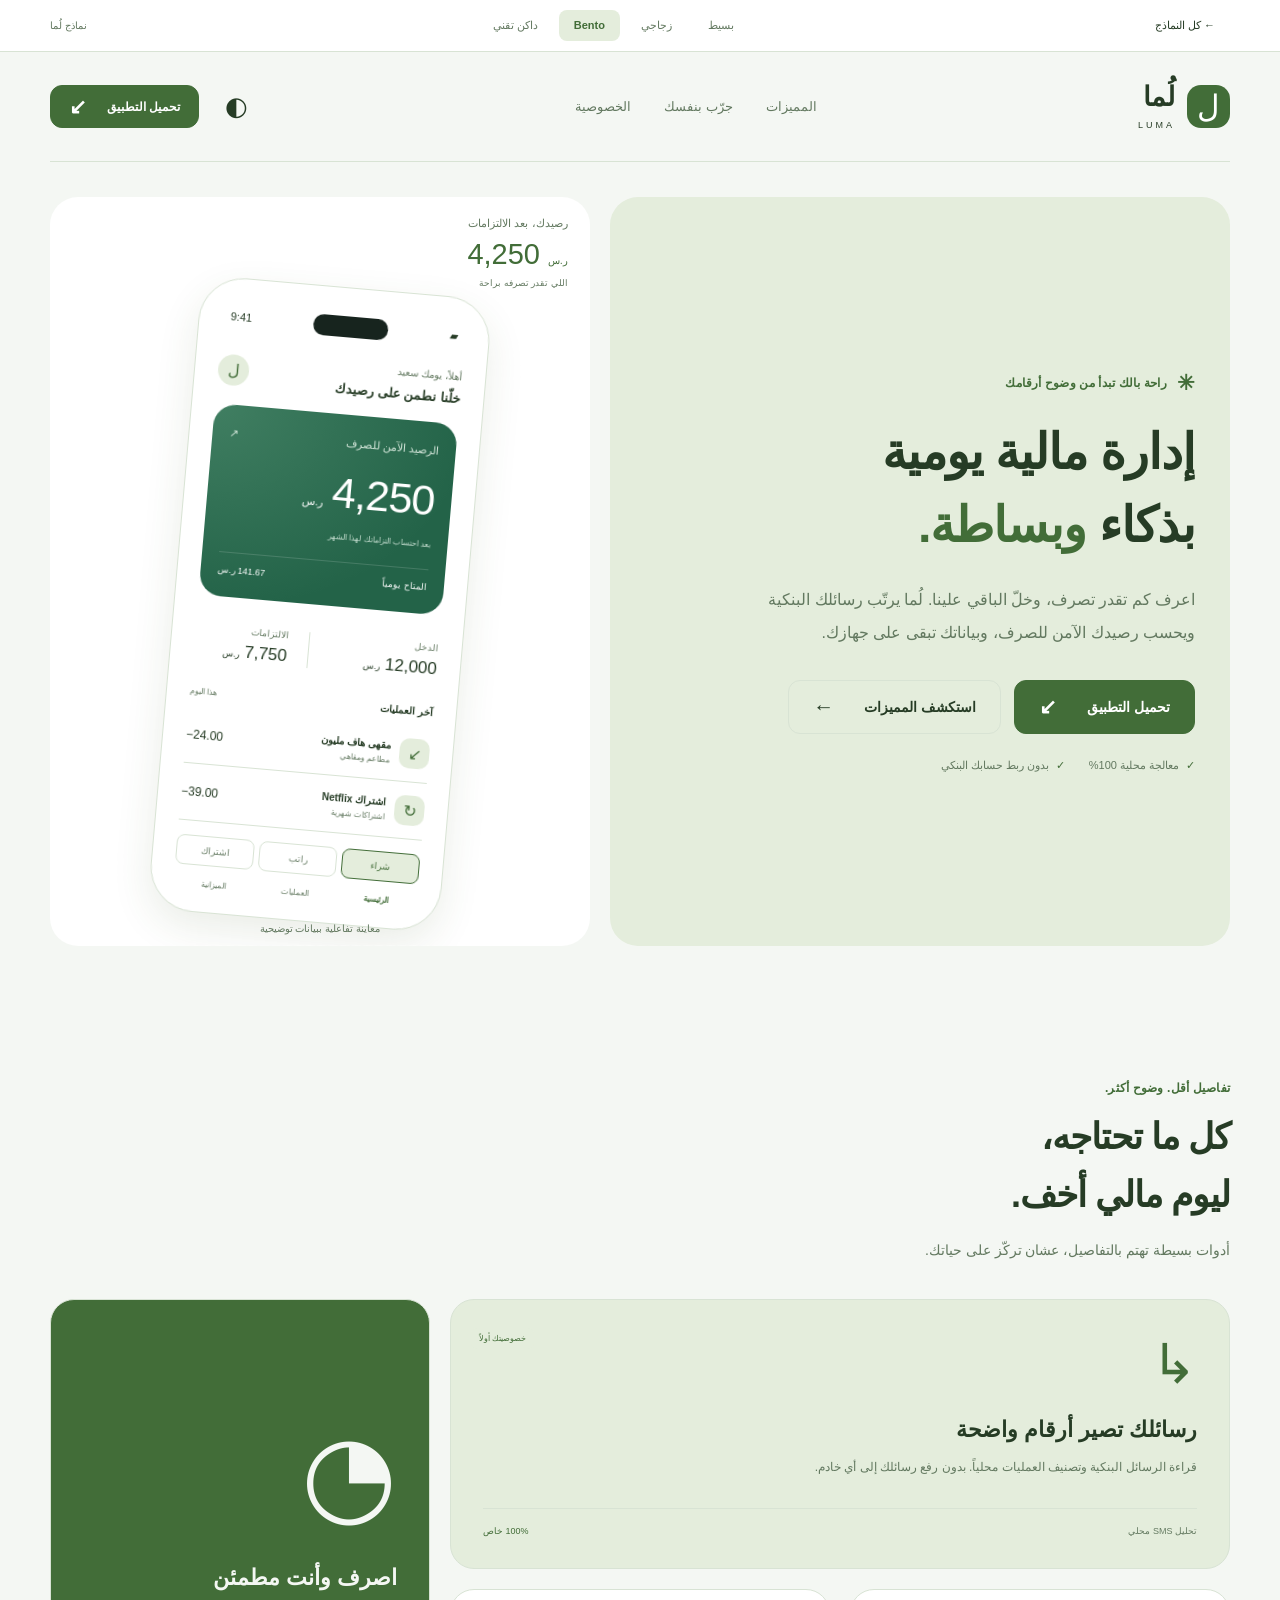
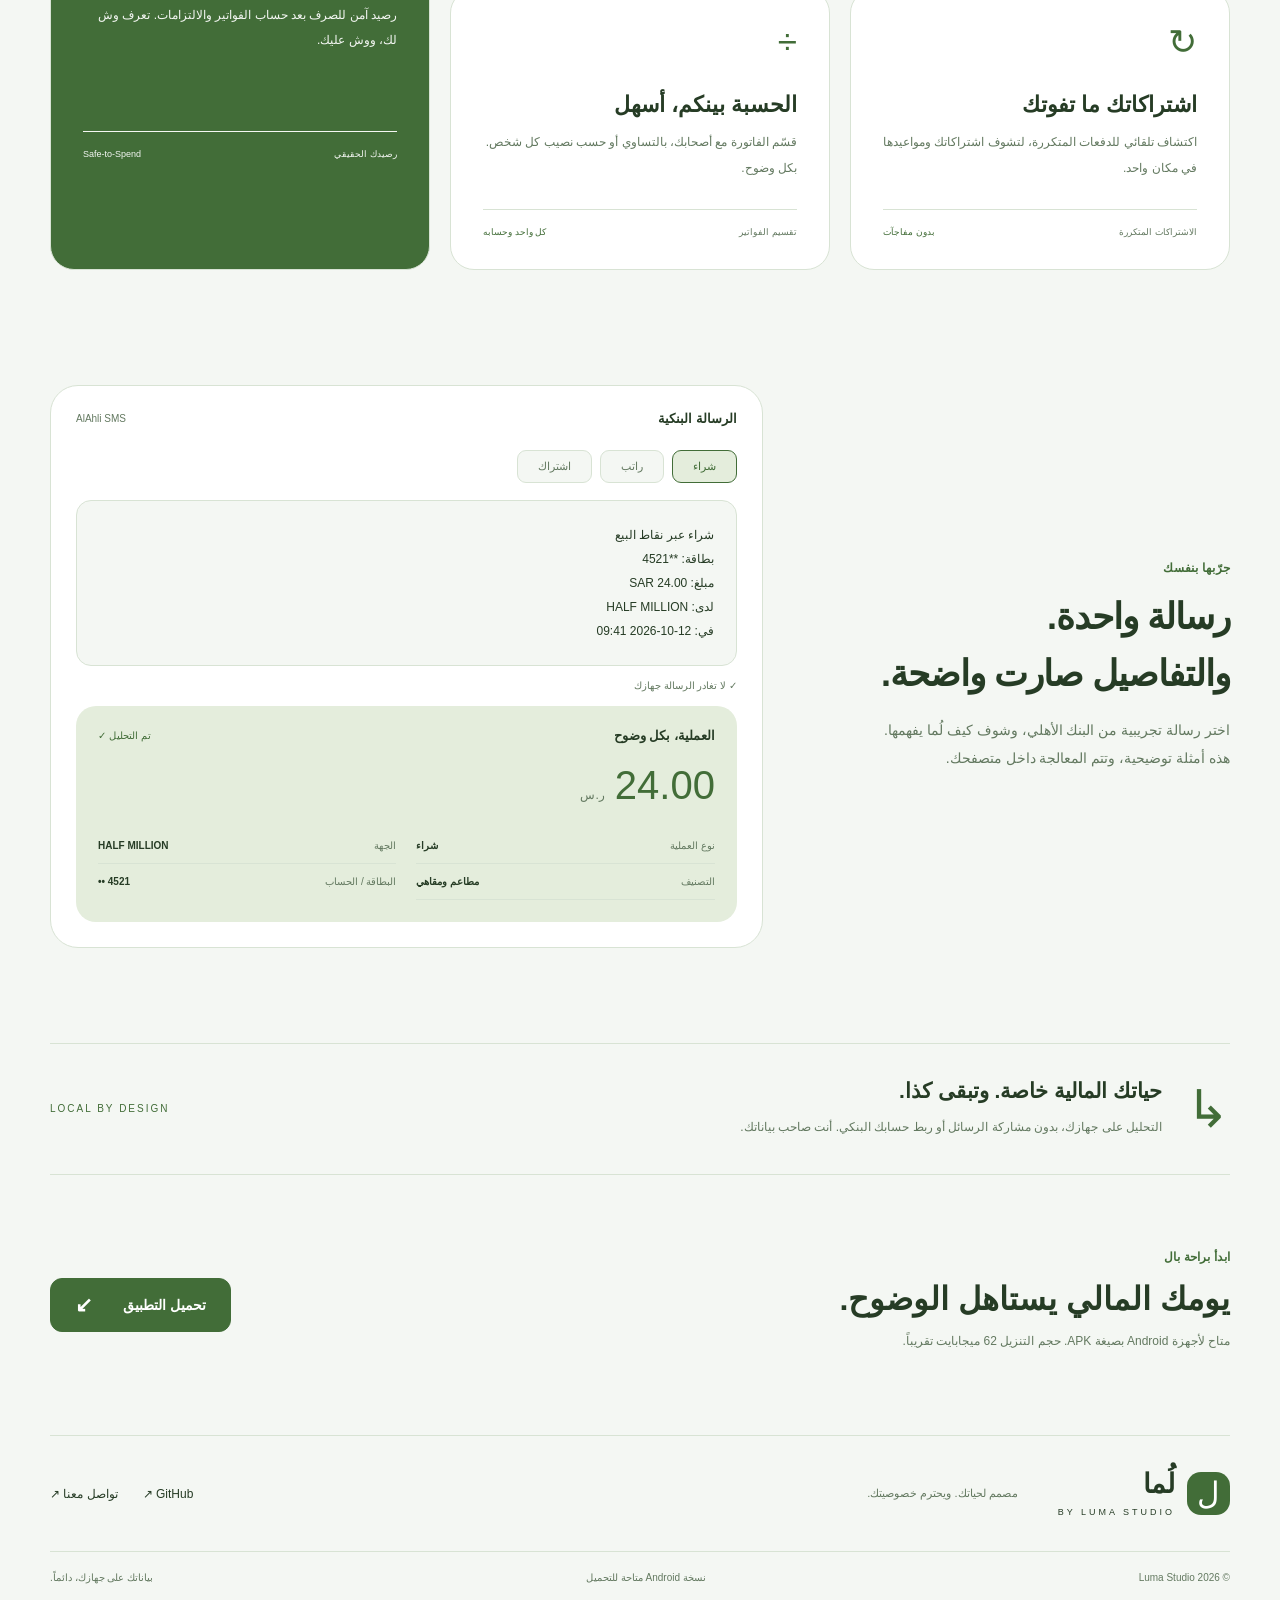
==== bento.html @ 8b692ea0 "Add static landing page and APK download for Vercel" ====
<!doctype html>
<html lang="ar" dir="rtl" data-design="bento">
<head><meta charset="UTF-8"><meta name="viewport" content="width=device-width, initial-scale=1"><meta name="theme-color" content="#f7f9f8"><meta name="description" content="لُما، إدارة مالية يومية بذكاء وبساطة. اكتشف الرصيد الآمن للصرف وحوّل رسائلك البنكية إلى صورة واضحة لمصاريفك، على جهازك."><title>لُما | النموذج Bento</title><script src="design-init.js"></script><link rel="stylesheet" href="styles.css"><link rel="stylesheet" href="designs.css"><script src="app.js" defer></script></head>
<body><aside class="design-switcher" aria-label="اختيار نموذج التصميم"><a class="all-models" href="models.html">← كل النماذج</a><div><a data-design-link="minimal" href="minimal.html">بسيط</a><a data-design-link="glass" href="glass.html">زجاجي</a><a data-design-link="bento" href="bento.html">Bento</a><a data-design-link="tech" href="tech.html">داكن تقني</a></div><span class="design-label">نماذج لُما</span></aside>
<a class="skip" href="#main">انتقل للمحتوى</a>
<header class="nav wrap"><a class="brand" href="#" aria-label="لُما، الرئيسية"><span class="brandmark">ل</span><strong>لُما<span>LUMA</span></strong></a><nav aria-label="التنقل الرئيسي"><a href="#features">المميزات</a><a href="#simulator">جرّب بنفسك</a><a href="#privacy">الخصوصية</a></nav><div class="nav-actions"><button id="theme" class="theme" aria-label="تغيير مظهر الصفحة">◐</button><a class="button small" href="QPay.apk" download="QPay.apk">تحميل التطبيق <span aria-hidden="true">↙</span></a></div></header>
<main id="main">
<section class="hero wrap"><div class="hero-copy"><div class="eyebrow"><span class="tiny-mark">✳</span> راحة بالك تبدأ من وضوح أرقامك</div><h1>إدارة مالية يومية<br>بذكاء <span>وبساطة.</span></h1><p>اعرف كم تقدر تصرف، وخلّ الباقي علينا. لُما يرتّب رسائلك البنكية ويحسب رصيدك الآمن للصرف، وبياناتك تبقى على جهازك.</p><div class="hero-actions"><a class="button" href="QPay.apk" download="QPay.apk">تحميل التطبيق <span aria-hidden="true">↙</span></a><a class="button secondary" href="#features">استكشف المميزات <span aria-hidden="true">←</span></a></div><div class="trust"><span>معالجة محلية 100%</span><span>بدون ربط حسابك البنكي</span></div></div>
<div class="preview-stage"><div class="bento-summary"><span>رصيدك، بعد الالتزامات</span><strong dir="ltr">4,250 <small>ر.س</small></strong><p>اللي تقدر تصرفه براحة</p></div><div class="orbit orbit-one"></div><div class="orbit orbit-two"></div><div class="floating-note"><span class="note-symbol">✓</span><div>كل شيء تحت السيطرة<small>مساحة أكبر لراحة بالك</small></div></div><div class="phone" aria-label="معاينة تفاعلية ببيانات توضيحية"><div class="phone-top" dir="ltr"><span>9:41</span><div class="island"></div><span>▰</span></div><div class="app-head"><div><small>أهلاً، يومك سعيد</small><strong>خلّنا نطمن على رصيدك</strong></div><span class="avatar">ل</span></div><div class="balance"><div class="balance-label">الرصيد الآمن للصرف <span>↗</span></div><div class="amount"><b id="preview-balance">4,250</b><span>ر.س</span></div><small>بعد احتساب التزاماتك لهذا الشهر</small><div class="balance-rule"></div><div class="balance-bottom"><span>المتاح يومياً</span><strong>141.67 ر.س</strong></div></div><div class="app-totals"><div><small>الدخل</small><strong>12,000 <em>ر.س</em></strong></div><div><small>الالتزامات</small><strong>7,750 <em>ر.س</em></strong></div></div><div class="transactions-title"><strong>آخر العمليات</strong><span>هذا اليوم</span></div><div class="transaction"><span class="transaction-icon">↙</span><div><strong id="preview-merchant">مقهى هاف مليون</strong><small id="preview-category">مطاعم ومقاهي</small></div><b id="preview-amount" dir="ltr">−24.00</b></div><div class="transaction"><span class="transaction-icon">↻</span><div><strong>اشتراك Netflix</strong><small>اشتراكات شهرية</small></div><b dir="ltr">−39.00</b></div><div class="preview-controls" role="group" aria-label="جرّب عملية في المعاينة"><button data-preview-sample="purchase">شراء</button><button data-preview-sample="salary">راتب</button><button data-preview-sample="subscription">اشتراك</button></div><div class="app-bottom"><span class="current">الرئيسية</span><span>العمليات</span><span>الميزانية</span></div></div><div class="privacy-note"><span>↳</span><div>بياناتك لك وحدك<small>على جهازك. دائماً.</small></div></div><span class="preview-caption">معاينة تفاعلية ببيانات توضيحية</span></div></section>
<section class="features wrap" id="features"><div class="section-head"><div class="eyebrow">تفاصيل أقل. وضوح أكثر.</div><h2>كل ما تحتاجه،<br>ليوم مالي أخف.</h2><p>أدوات بسيطة تهتم بالتفاصيل، عشان تركّز على حياتك.</p></div><div class="feature-grid"><article class="feature-card"><span class="feature-symbol">↳</span><span class="feature-tag">خصوصيتك أولاً</span><h3>رسائلك تصير أرقام واضحة</h3><p>قراءة الرسائل البنكية وتصنيف العمليات محلياً. بدون رفع رسائلك إلى أي خادم.</p><div class="card-bottom">تحليل SMS محلي <span>100% خاص</span></div></article><article class="feature-card"><span class="feature-symbol">◔</span><h3>اصرف وأنت مطمئن</h3><p>رصيد آمن للصرف بعد حساب الفواتير والالتزامات. تعرف وش لك، ووش عليك.</p><div class="card-bottom" dir="ltr">Safe-to-Spend <span>رصيدك الحقيقي</span></div></article><article class="feature-card"><span class="feature-symbol">↻</span><h3>اشتراكاتك ما تفوتك</h3><p>اكتشاف تلقائي للدفعات المتكررة، لتشوف اشتراكاتك ومواعيدها في مكان واحد.</p><div class="card-bottom">الاشتراكات المتكررة <span>بدون مفاجآت</span></div></article><article class="feature-card"><span class="feature-symbol">÷</span><h3>الحسبة بينكم، أسهل</h3><p>قسّم الفاتورة مع أصحابك، بالتساوي أو حسب نصيب كل شخص. بكل وضوح.</p><div class="card-bottom">تقسيم الفواتير <span>كل واحد وحسابه</span></div></article></div></section>
<section id="simulator" class="sim-section wrap"><div class="section-head"><div class="eyebrow">جرّبها بنفسك</div><h2>رسالة واحدة.<br>والتفاصيل صارت واضحة.</h2><p>اختر رسالة تجريبية من البنك الأهلي، وشوف كيف لُما يفهمها.<br>هذه أمثلة توضيحية، وتتم المعالجة داخل متصفحك.</p></div><div class="simulator"><div class="sms-panel"><div class="panel-heading"><strong>الرسالة البنكية</strong><span dir="ltr">AlAhli SMS</span></div><div class="sample-tabs" role="group" aria-label="نوع الرسالة"><button data-sample="purchase" aria-pressed="true" class="selected">شراء</button><button data-sample="salary" aria-pressed="false">راتب</button><button data-sample="subscription" aria-pressed="false">اشتراك</button></div><blockquote id="sms-text"></blockquote><div class="local-status">✓ لا تغادر الرسالة جهازك</div></div><div class="parse-connector" aria-hidden="true">←</div><div class="result-panel" aria-live="polite" aria-atomic="true"><div class="panel-heading"><strong>العملية، بكل وضوح</strong><span class="success">تم التحليل ✓</span></div><div class="result-amount"><b id="result-amount"></b><span>ر.س</span></div><dl><div><dt>نوع العملية</dt><dd id="result-type"></dd></div><div><dt>الجهة</dt><dd id="result-merchant"></dd></div><div><dt>التصنيف</dt><dd id="result-category"></dd></div><div><dt>البطاقة / الحساب</dt><dd id="result-card" dir="ltr"></dd></div></dl></div></div></section>
<section id="privacy" class="privacy wrap"><span class="privacy-emblem">↳</span><div><h2>حياتك المالية خاصة. وتبقى كذا.</h2><p>التحليل على جهازك، بدون مشاركة الرسائل أو ربط حسابك البنكي. أنت صاحب بياناتك.</p></div><span class="privacy-label">LOCAL BY DESIGN</span></section>
<section id="download" class="download wrap"><div><div class="eyebrow">ابدأ براحة بال</div><h2>يومك المالي يستاهل الوضوح.</h2><p>متاح لأجهزة Android بصيغة APK. حجم التنزيل 62 ميجابايت تقريباً.</p></div><a class="button" id="download-button" href="QPay.apk" download="QPay.apk">تحميل التطبيق <span aria-hidden="true">↙</span></a><p id="download-status" class="download-status" role="status"></p></section>
</main><footer class="wrap"><div class="footer-top"><a class="brand" href="#"><span class="brandmark">ل</span><strong>لُما<span>BY LUMA STUDIO</span></strong></a><p>مصمم لحياتك. ويحترم خصوصيتك.</p><div class="footer-links"><button id="github-info">GitHub ↗</button><button id="contact-info">تواصل معنا ↗</button></div></div><div class="footer-bottom"><span>© 2026 Luma Studio</span><span>نسخة Android متاحة للتحميل</span><span>بياناتك على جهازك، دائماً.</span></div><p id="footer-status" role="status"></p></footer>
</body></html>
---- styles.css ----
/* Native web approximation of Liquid Glass. Radius: cards 24px, buttons 12px, phone 44px. */
:root{--bg:#f7f9f8;--surface:#fff;--text:#172e27;--muted:#6b7973;--line:#e1e8e4;--accent:#26795b;--soft:#eaf2ed;--glass:#ffffffd9;color-scheme:light;font-family:Tahoma,"Segoe UI",Arial,sans-serif}*{box-sizing:border-box}html{scroll-behavior:smooth;scroll-padding-top:40px}body{margin:0;background:var(--bg);color:var(--text)}button,a{-webkit-tap-highlight-color:transparent}a{color:inherit;text-decoration:none}button{font:inherit;cursor:pointer}button:focus-visible,a:focus-visible{outline:3px solid var(--accent);outline-offset:5px}.wrap{width:min(1180px,calc(100% - 80px));margin-inline:auto}.nav{height:110px;display:flex;align-items:center;justify-content:space-between;border-bottom:1px solid var(--line);gap:25px}.brand{display:flex;align-items:center;gap:12px}.brandmark{width:43px;height:43px;background:var(--accent);color:white;display:grid;place-items:center;border-radius:14px;font-size:31px}.brand strong{font-size:27px;line-height:1.1}.brand strong span{display:block;font:9px Arial,sans-serif;letter-spacing:3px;margin-top:8px}.nav nav{display:flex;gap:33px;font-size:13px;color:var(--muted)}.nav nav a:hover{color:var(--accent)}.nav-actions{display:flex;align-items:center;gap:20px}.theme{border:0;background:transparent;color:var(--text);font-size:26px}.button{background:var(--accent);color:#fff;border:1px solid var(--accent);border-radius:12px;display:inline-flex;align-items:center;justify-content:center;gap:30px;min-height:54px;padding:0 24px;font-size:14px;font-weight:600;transition:transform .2s,opacity .2s}.button:hover{transform:translateY(-3px);opacity:.9}.button:active{transform:translateY(0)}.button span{font-size:21px}.button.small{min-height:43px;padding:0 18px;font-size:12px;gap:20px}.secondary{background:transparent;color:var(--text);border-color:var(--line)}.hero{display:grid;grid-template-columns:1.08fr 1fr;align-items:center;gap:75px;min-height:690px;padding-block:60px 80px}.eyebrow{font-size:12px;color:var(--accent);font-weight:bold;letter-spacing:.2px;display:flex;align-items:center;gap:10px}.tiny-mark{font-size:21px}h1{font-size:clamp(38px,4.1vw,58px);line-height:1.5;letter-spacing:-2px;margin:21px 0}h1 span{color:var(--accent)}.hero-copy>p{font-size:16px;line-height:2.1;color:var(--muted);max-width:460px;margin:0 0 30px}.hero-actions{display:flex;gap:13px}.trust{display:flex;gap:24px;margin-top:25px;font-size:11px;color:var(--muted)}.trust span:before{content:'✓';color:var(--accent);margin-left:7px}.preview-stage{position:relative;min-height:550px;display:grid;place-items:center;isolation:isolate}.orbit{position:absolute;z-index:-1;border:1px solid var(--line);border-radius:50%;width:490px;height:490px}.orbit-two{width:380px;height:380px;background:radial-gradient(ellipse,#d4e7db99,transparent 70%)}.phone{width:290px;padding:20px 18px 12px;border-radius:44px;background:var(--glass);border:5px solid var(--surface);outline:1px solid var(--line);box-shadow:0 28px 70px #254a3420,inset 0 1px 0 white;transform:rotate(-5deg);backdrop-filter:blur(20px)}.phone-top{display:flex;justify-content:space-between;align-items:center;font-size:11px;height:26px;padding:0 8px}.island{width:75px;height:21px;border-radius:30px;background:#17241e}.app-head{display:flex;justify-content:space-between;align-items:center;padding:22px 0 17px}.app-head small{display:block;color:var(--muted);font-size:10px;margin-bottom:7px}.app-head strong{font-size:13px}.avatar{border-radius:50%;width:31px;height:31px;display:grid;place-items:center;background:var(--soft);color:var(--accent)}.balance{background:#236348;color:#fff;border-radius:22px;padding:22px 17px;background-image:radial-gradient(at 0% 0%,#7bb69555,transparent 75%)}.balance-label{display:flex;justify-content:space-between;font-size:11px;color:#d5e7db}.amount{display:flex;align-items:baseline;gap:8px;margin:19px 0 8px}.amount b{font:43px Arial,sans-serif;letter-spacing:-1px}.amount span{font-size:11px}.balance>small{font-size:8px;color:#c7dfd1}.balance-rule{height:1px;background:#ffffff26;margin:18px 0 12px}.balance-bottom{display:flex;justify-content:space-between;font-size:9px}.balance-bottom strong{font-weight:normal}.app-totals{display:grid;grid-template-columns:1fr 1fr;margin:18px 0;padding:10px 0;gap:15px}.app-totals>div+div{border-right:1px solid var(--line);padding-right:20px}.app-totals small{font-size:9px;display:block;color:var(--muted);margin-bottom:6px}.app-totals strong{font:17px Arial}.app-totals em{font:9px Tahoma}.transactions-title{display:flex;justify-content:space-between;font-size:10px;margin-bottom:9px}.transactions-title span{color:var(--muted);font-size:8px}.transaction{display:flex;align-items:center;gap:9px;padding:13px 0;border-bottom:1px solid var(--line)}.transaction-icon{width:30px;height:30px;background:var(--soft);border-radius:10px;display:grid;place-items:center;color:var(--accent)}.transaction div{flex:1}.transaction strong{display:block;font-size:10px}.transaction small{display:block;font-size:8px;color:var(--muted);margin-top:5px}.transaction b{font:12px Arial}.app-bottom{display:flex;justify-content:space-around;padding:20px 0 6px;color:var(--muted);font-size:8px}.app-bottom .current{color:var(--accent);font-weight:bold}.floating-note,.privacy-note{position:absolute;background:var(--glass);border:1px solid var(--surface);border-radius:17px;box-shadow:0 10px 40px #274c3512;backdrop-filter:blur(16px);display:flex;align-items:center;gap:12px;padding:17px;font-size:12px}.floating-note{top:72px;right:-22px;transform:rotate(3deg)}.note-symbol{background:var(--soft);border-radius:50%;padding:8px;color:var(--accent)}.floating-note small,.privacy-note small{display:block;color:var(--muted);font-size:10px;margin-top:6px}.privacy-note{bottom:85px;left:-10px;transform:rotate(3deg)}.privacy-note>span{font-size:28px;color:var(--accent)}.preview-caption{position:absolute;bottom:-8px;color:var(--muted);font-size:10px}.features{padding-block:40px 90px}.section-head h2{font-size:36px;line-height:1.6;letter-spacing:-1px;margin:13px 0}.section-head>p{font-size:14px;line-height:2;color:var(--muted);margin:0}.feature-grid{display:grid;grid-template-columns:repeat(4,1fr);gap:16px;margin-top:35px}.feature-card{position:relative;background:var(--surface);border:1px solid var(--line);border-radius:24px;padding:25px 22px;display:flex;flex-direction:column;align-items:flex-start;transition:transform .25s}.feature-card:hover{transform:translateY(-5px)}.feature-symbol{font:35px Arial;color:var(--accent);height:55px}.feature-tag{position:absolute;top:28px;left:20px;font-size:8px;color:var(--accent);background:var(--soft);padding:6px 8px;border-radius:6px}.feature-card h3{font-size:16px;margin:15px 0 12px}.feature-card p{font-size:12px;line-height:2.1;color:var(--muted);margin:0 0 28px}.card-bottom{margin-top:auto;display:flex;justify-content:space-between;width:100%;gap:5px;font-size:9px;padding-top:17px;border-top:1px solid var(--line);color:var(--muted)}.card-bottom span{color:var(--accent)}.sim-section{padding-block:25px 95px}.simulator{margin-top:35px;background:var(--surface);border:1px solid var(--line);border-radius:28px;padding:35px;display:grid;grid-template-columns:1fr 65px 1fr;align-items:center}.panel-heading{display:flex;justify-content:space-between;align-items:center;gap:15px;font-size:13px}.panel-heading>span{font-size:10px;color:var(--muted)}.sample-tabs{display:flex;gap:8px;margin:24px 0 17px}.sample-tabs button{background:var(--bg);border:1px solid var(--line);color:var(--muted);border-radius:9px;padding:9px 20px;font-size:11px}.sample-tabs button.selected{background:var(--soft);border-color:var(--accent);color:var(--accent)}blockquote{background:var(--bg);border:1px solid var(--line);border-radius:15px;margin:0;padding:22px;white-space:pre-line;line-height:2;font-size:12px;min-height:190px;overflow-wrap:anywhere}.local-status{font-size:10px;color:var(--muted);margin-top:14px}.parse-connector{text-align:center;font-size:27px;color:var(--accent)}.result-panel{background:var(--soft);border-radius:20px;padding:25px}.panel-heading>.success{color:var(--accent)}.result-amount{display:flex;align-items:baseline;gap:10px;margin:30px 0}.result-amount b{font:40px Arial;color:var(--accent)}.result-amount span{font-size:12px;color:var(--muted)}dl{margin:0}dl>div{display:flex;justify-content:space-between;padding:12px 0;font-size:12px;border-bottom:1px solid var(--line)}dl>div:last-child{border:0}dt{color:var(--muted)}dd{margin:0;font-weight:bold}.privacy{display:flex;align-items:center;gap:24px;border-block:1px solid var(--line);padding-block:35px}.privacy-emblem{font:52px Arial;color:var(--accent)}.privacy h2{font-size:21px;margin:0 0 12px}.privacy p{font-size:12px;line-height:2;color:var(--muted);margin:0}.privacy-label{margin-right:auto;font:10px Arial;letter-spacing:2px;color:var(--accent)}.download{position:relative;display:flex;align-items:center;justify-content:space-between;padding-block:75px;gap:30px}.download h2{font-size:32px;margin:16px 0}.download p{font-size:12px;color:var(--muted)}.download-status{position:absolute;bottom:18px;left:0}.footer-top{border-top:1px solid var(--line);padding:34px 0;display:flex;align-items:center;gap:40px}.footer-top>p{font-size:11px;color:var(--muted)}.footer-links{display:flex;gap:25px;margin-right:auto}.footer-links button{border:0;padding:0;background:transparent;color:var(--text);font-size:12px}.footer-bottom{border-top:1px solid var(--line);display:flex;justify-content:space-between;padding:20px 0 30px;font-size:10px;color:var(--muted)}#footer-status{font-size:12px;color:var(--accent)}.skip{position:absolute;top:-80px;right:20px;background:var(--surface);padding:12px;z-index:3}.skip:focus{top:15px}
:root[data-theme=dark]{--bg:#121d18;--surface:#1c2922;--text:#edf4ef;--muted:#adbbb2;--line:#34443a;--accent:#75bd97;--soft:#263c2f;--glass:#1c2922eb;color-scheme:dark}:root[data-theme=dark] .button:not(.secondary){color:#13251b}:root[data-theme=dark] .brandmark{color:#13251b}
@media(prefers-color-scheme:dark){:root:not([data-theme=light]){--bg:#121d18;--surface:#1c2922;--text:#edf4ef;--muted:#adbbb2;--line:#34443a;--accent:#75bd97;--soft:#263c2f;--glass:#1c2922eb;color-scheme:dark}}
@media(prefers-reduced-motion:no-preference){.hero-copy{animation:enter .7s ease-out}.preview-stage{animation:enter 1s ease-out}.result-panel.updated{animation:enter .3s ease-out}@keyframes enter{from{opacity:0;transform:translateY(15px)}to{opacity:1;transform:translateY(0)}}}
@media(prefers-reduced-motion:reduce){html{scroll-behavior:auto}*{transition:none!important;animation:none!important}}
@media(prefers-reduced-transparency:reduce){.phone,.floating-note,.privacy-note{background:var(--surface);backdrop-filter:none}}
@media(max-width:1050px){.wrap{width:calc(100% - 48px)}.hero{gap:25px}.orbit{width:390px;height:390px}.floating-note{right:-5px;font-size:10px}.privacy-note{left:-5px}.feature-grid{grid-template-columns:repeat(2,1fr)}.feature-card p{max-width:290px}}
@media(max-width:767px){.wrap{width:calc(100% - 36px)}.nav{height:85px;gap:10px}.nav nav{display:none}.brand strong{font-size:22px}.brandmark{width:36px;height:36px;font-size:25px}.nav-actions{gap:12px}.nav .small{font-size:10px;padding:0 12px;gap:12px}.hero{grid-template-columns:1fr;gap:30px;padding-block:40px;min-height:auto}.hero h1{font-size:40px;letter-spacing:-1.5px}.hero-copy>p{font-size:14px}.hero-actions .button{font-size:12px;padding:0 16px;gap:17px}.trust{font-size:10px;gap:16px}.preview-stage{min-height:565px;width:100%;overflow:hidden;padding-top:20px}.orbit{width:340px;height:340px}.floating-note{right:0;top:80px;padding:12px;z-index:1}.privacy-note{left:0;bottom:80px;padding:12px}.preview-caption{bottom:3px}.section-head h2{font-size:29px}.features{padding-block:35px 50px}.feature-grid{grid-template-columns:1fr;gap:12px;margin-top:25px}.feature-card{padding:23px}.feature-card p{max-width:none}.feature-card h3{margin-top:5px}.sim-section{padding-block:20px 50px}.simulator{grid-template-columns:1fr;padding:20px;gap:20px}.parse-connector{transform:rotate(-90deg)}.panel-heading{font-size:12px}.result-panel{padding:20px}.privacy{flex-wrap:wrap;gap:16px;padding-block:25px}.privacy h2{font-size:18px}.privacy>div{flex:1}.privacy-label{margin-right:60px;font-size:9px}.download{flex-direction:column;align-items:flex-start;padding-block:50px;gap:15px}.download h2{font-size:26px;line-height:1.6}.download-status{position:static;margin:0}.footer-top{flex-wrap:wrap;gap:20px}.footer-top>p{margin-right:auto}.footer-links{width:100%;margin:0}.footer-bottom{flex-wrap:wrap;gap:15px;font-size:9px}}
---- designs.css ----
/* Four distinct compositions. Shared content and accessible interactions are retained.
   Layer scale: content auto; design switcher 2; keyboard skip link 3. */
.design-switcher{position:sticky;top:0;z-index:2;display:flex;align-items:center;justify-content:space-between;gap:20px;background:var(--surface);border-bottom:1px solid var(--line);padding:10px max(24px,calc((100vw - 1180px)/2));font-size:11px;min-height:52px}.design-switcher>div{display:flex;gap:6px}.design-switcher a{padding:9px 15px;border-radius:8px;color:var(--muted)}.design-switcher a[aria-current=page]{background:var(--soft);color:var(--accent);font-weight:bold}.design-switcher .all-models{color:var(--text)}.design-label{font-size:10px;color:var(--muted)}.preview-controls{display:flex;gap:5px;padding-top:14px}.preview-controls button{flex:1;min-height:30px;border:1px solid var(--line);background:var(--surface);color:var(--muted);font-size:9px;border-radius:8px}.preview-controls button[aria-pressed=true]{background:var(--soft);color:var(--accent);border-color:var(--accent)}.preview-caption{bottom:-28px}.app-bottom{padding-top:14px}.hero{padding-bottom:95px}
/* Minimal: editorial whitespace, solid upright preview, open feature columns. */
[data-design=minimal] .hero{gap:100px;min-height:740px}[data-design=minimal] h1{font-size:clamp(42px,4.7vw,65px)}[data-design=minimal] .phone{transform:none;backdrop-filter:none;box-shadow:0 22px 50px #254a3412;background:var(--surface)}[data-design=minimal] .orbit,[data-design=minimal] .floating-note,[data-design=minimal] .privacy-note{display:none}[data-design=minimal] .preview-stage{background:var(--soft);border-radius:180px 180px 28px 28px;padding:30px 0}[data-design=minimal] .feature-grid{gap:0}[data-design=minimal] .feature-card{border:0;border-radius:0;background:transparent;padding:10px 24px;box-shadow:none}[data-design=minimal] .feature-card+.feature-card{border-right:1px solid var(--line)}[data-design=minimal] .feature-tag{position:static;margin-top:5px}[data-design=minimal] .feature-symbol{height:40px}[data-design=minimal] .features{padding-block:65px 105px}[data-design=minimal] .simulator{border-radius:16px;box-shadow:none}
/* Glass: a deliberately cool silver/green palette; translucent materials are web approximations. */
[data-design=glass][data-theme=light]{--bg:#eef4f2;--surface:#ffffffc9;--text:#183f36;--muted:#53746a;--line:#cedfd8;--accent:#287761;--soft:#dfeee6;--glass:#ffffffc9}[data-design=glass][data-theme=dark]{--bg:#142622;--surface:#203c33e8;--text:#effbf5;--muted:#b0cec0;--line:#446758;--accent:#88cfac;--soft:#294b3c;--glass:#25483dea}[data-design=glass] body{background-image:radial-gradient(ellipse at 12% 15%,#80bd9733,transparent 32%),radial-gradient(ellipse at 85% 35%,#c3dfd344,transparent 30%)}[data-design=glass] .nav{height:90px;border:1px solid var(--surface);background:var(--glass);border-radius:24px;padding-inline:25px;margin-top:25px;backdrop-filter:blur(18px)}[data-design=glass] .hero{grid-template-columns:1fr 1.12fr;gap:60px;min-height:770px}[data-design=glass] .preview-stage{background:radial-gradient(ellipse,#7eb79577,transparent 68%)}[data-design=glass] .orbit-one{border:1px solid #93c3aa80;width:510px;height:510px}[data-design=glass] .orbit-two{width:430px;height:430px;background:transparent;border-color:#93c3aa50}[data-design=glass] .phone{transform:rotate(-8deg);border:5px solid #ffffff66;box-shadow:0 38px 85px #1d4e3a30,inset 0 1px 0 #ffffff99}[data-design=glass] .floating-note{right:-20px;top:60px}[data-design=glass] .privacy-note{bottom:65px;left:-8px}[data-design=glass] .feature-card,[data-design=glass] .simulator{background:var(--glass);backdrop-filter:blur(20px);border-color:var(--surface);box-shadow:inset 0 1px 0 #ffffff55,0 14px 40px #28553c0a}[data-design=glass] .feature-grid{grid-template-columns:repeat(2,1fr);gap:22px}[data-design=glass] .feature-card{padding:30px;min-height:260px}[data-design=glass] .feature-card h3{font-size:21px}[data-design=glass] .feature-card p{max-width:380px;font-size:13px}[data-design=glass] .download{background:var(--glass);border:1px solid var(--surface);border-radius:28px;padding:45px;margin-block:55px}[data-design=glass] .download-status{left:45px;bottom:8px}
/* Bento: a modular hero and uneven feature grid. */
[data-design=bento][data-theme=light]{--bg:#f4f7f3;--surface:#fff;--text:#263c25;--muted:#637960;--line:#d8e3d4;--accent:#426d38;--soft:#e4eddc;--glass:#fff}[data-design=bento][data-theme=dark]{--bg:#152014;--surface:#202d1c;--text:#edf5e8;--muted:#b0c5a9;--line:#3a4f32;--accent:#aed58c;--soft:#2c4124;--glass:#202d1c}[data-design=bento] .hero{grid-template-columns:1.15fr 1fr;gap:20px;padding-top:35px;min-height:730px;align-items:stretch}[data-design=bento] .hero-copy{border-radius:28px;background:var(--soft);padding:50px 35px;display:flex;flex-direction:column;justify-content:center}[data-design=bento] h1{font-size:clamp(38px,3.8vw,54px);letter-spacing:-1px}[data-design=bento] .preview-stage{display:grid;grid-template-columns:1fr;min-height:625px;background:var(--surface);border-radius:28px;padding:90px 20px 25px;overflow:hidden}[data-design=bento] .phone{transform:rotate(5deg);background:var(--surface);box-shadow:0 15px 40px #3c5d231c}[data-design=bento] .bento-summary{position:absolute;top:20px;right:22px;font-size:11px;color:var(--muted)}[data-design=bento] .bento-summary strong{display:block;font:29px Arial;color:var(--accent);margin-top:8px}[data-design=bento] .bento-summary small{font:10px Tahoma}[data-design=bento] .bento-summary p{font-size:9px;margin:7px 0}[data-design=bento] .floating-note,[data-design=bento] .privacy-note,[data-design=bento] .orbit{display:none}[data-design=bento] .preview-caption{bottom:12px}[data-design=bento] .feature-grid{grid-template-columns:repeat(3,1fr);grid-template-rows:auto auto;gap:20px}[data-design=bento] .feature-card{padding:32px;min-height:255px;background:var(--surface)}[data-design=bento] .feature-card:first-child{grid-column:span 2;background:var(--soft)}[data-design=bento] .feature-card:nth-child(2){grid-row:span 2;justify-content:center;background:var(--accent);color:var(--bg)}[data-design=bento] .feature-card:nth-child(2) :is(p,.feature-symbol,.card-bottom,.card-bottom span){color:inherit}[data-design=bento] .feature-card:nth-child(2) .feature-symbol{font-size:110px;height:140px}[data-design=bento] .feature-card:nth-child(2) .card-bottom{margin-top:50px;border-color:currentColor}[data-design=bento] .feature-card h3{font-size:22px}[data-design=bento] .feature-card:first-child p{max-width:420px}[data-design=bento] .feature-card:first-child .feature-symbol{font-size:55px;height:70px}[data-design=bento] .sim-section{display:grid;grid-template-columns:1fr 1.65fr;gap:35px;align-items:center}[data-design=bento] .simulator{margin-top:0;grid-template-columns:1fr;gap:15px;padding:25px}[data-design=bento] .parse-connector{display:none}[data-design=bento] blockquote{min-height:160px}[data-design=bento] .result-panel{padding:22px}[data-design=bento] .result-amount{margin:20px 0}[data-design=bento] dl{display:grid;grid-template-columns:1fr 1fr;gap:0 20px}[data-design=bento] dl>div{gap:10px;font-size:10px}
/* Tech: compact geometry, reverse hero, feature rows and a terminal-like SMS panel. */
[data-design=tech][data-theme=dark]{--bg:#101816;--surface:#18231f;--text:#eff7f2;--muted:#a3b9ac;--line:#33483c;--accent:#9cd7b3;--soft:#253a2e;--glass:#18231f}[data-design=tech][data-theme=light]{--bg:#eff4f0;--surface:#fff;--text:#152e20;--muted:#536d5c;--line:#c5d6c9;--accent:#316f45;--soft:#deece0;--glass:#fff}[data-design=tech] .hero{grid-template-columns:1fr 1.1fr;gap:100px;min-height:740px}[data-design=tech] .hero-copy{grid-column:2;grid-row:1}[data-design=tech] .preview-stage{grid-column:1;grid-row:1;background:var(--surface);border:1px solid var(--line);border-radius:16px;padding:55px 0 25px}[data-design=tech] .phone{border-radius:30px;transform:none;border-width:2px;box-shadow:none;background:var(--bg);backdrop-filter:none}[data-design=tech] .balance{background:var(--soft);border:1px solid var(--line);color:var(--text);border-radius:12px}[data-design=tech] .balance :is(.balance-label,small){color:var(--muted)}[data-design=tech] .balance-rule{background:var(--line)}[data-design=tech] .amount b{color:var(--accent);font-family:Consolas,monospace}[data-design=tech] .tech-label{position:absolute;top:18px;left:20px;font:10px/1.8 Consolas,monospace;color:var(--accent)}[data-design=tech] .tech-label span{color:var(--muted);font-size:9px}[data-design=tech] .orbit,[data-design=tech] .floating-note,[data-design=tech] .privacy-note{display:none}[data-design=tech] .preview-caption{bottom:-25px}[data-design=tech] .button{border-radius:6px}[data-design=tech] h1{font-size:clamp(40px,4.5vw,62px)}[data-design=tech] .feature-grid{grid-template-columns:1fr 1fr;gap:0;border:1px solid var(--line);border-radius:12px;overflow:hidden}[data-design=tech] .feature-card{border:0;border-radius:0;background:var(--surface);padding:30px;display:grid;grid-template-columns:55px 1fr;gap:0 20px}[data-design=tech] .feature-card:nth-child(odd){border-left:1px solid var(--line)}[data-design=tech] .feature-card:nth-child(-n+2){border-bottom:1px solid var(--line)}[data-design=tech] .feature-card:hover{transform:none;background:var(--soft)}[data-design=tech] .feature-symbol{grid-row:span 3;font-family:Consolas,monospace;font-size:40px;padding-top:15px}[data-design=tech] .feature-card h3{font-size:18px}[data-design=tech] .feature-card p,[data-design=tech] .card-bottom{grid-column:2}[data-design=tech] .feature-tag{display:none}[data-design=tech] .simulator{border-radius:12px;padding:30px;background:var(--surface)}[data-design=tech] blockquote{background:var(--bg);border-radius:6px;border-right:3px solid var(--accent);font:13px/2.3 Consolas,Tahoma,monospace}[data-design=tech] .result-panel{border-radius:8px;background:var(--bg);border:1px solid var(--line)}[data-design=tech] .result-amount b{font-family:Consolas,monospace}[data-design=tech] .download{border-top:1px solid var(--line)}
@media(max-width:1050px){[data-design] .hero{gap:30px}[data-design=glass] .orbit-one{width:390px;height:390px}[data-design=glass] .orbit-two{width:320px;height:320px}[data-design=glass] .floating-note{right:0}[data-design=bento] .hero-copy{padding:35px 25px}[data-design=bento] .hero-actions{flex-wrap:wrap}[data-design=bento] .sim-section{grid-template-columns:1fr}[data-design=tech] .feature-card{padding:24px;gap:0 12px}}
@media(max-width:767px){.design-switcher{position:relative;padding:12px 15px;flex-wrap:wrap;gap:6px}.design-switcher .all-models{padding:7px 4px}.design-switcher>div{order:3;width:100%;justify-content:space-between}.design-switcher>div a{padding:10px 14px}.design-label{margin-right:auto}[data-design] .hero{grid-template-columns:1fr;gap:30px;min-height:auto;padding-block:35px 65px}[data-design] h1{font-size:38px}[data-design] .phone{width:275px}[data-design] .preview-stage{min-height:600px}[data-design=minimal] .hero{gap:35px}[data-design=minimal] .preview-stage{border-radius:145px 145px 24px 24px;padding-block:25px}[data-design=minimal] .feature-card{padding:22px 0}[data-design=minimal] .feature-card+.feature-card{border-right:0;border-top:1px solid var(--line)}[data-design=glass] .nav{height:80px;padding-inline:15px;border-radius:18px;margin-top:15px}[data-design=glass] .feature-grid{grid-template-columns:1fr}[data-design=glass] .feature-card{padding:25px;min-height:245px}[data-design=glass] .download{padding:30px;margin-block:35px}[data-design=glass] .download-status{position:static}[data-design=glass] .floating-note{right:0;top:80px}[data-design=glass] .privacy-note{left:0;bottom:85px}[data-design=bento] .hero-copy{padding:30px 22px}[data-design=bento] .hero-actions{flex-wrap:nowrap}[data-design=bento] .hero-actions .button{padding-inline:12px;gap:10px;font-size:11px}[data-design=bento] .preview-stage{padding-top:110px;min-height:660px}[data-design=bento] .feature-grid{grid-template-columns:1fr;grid-template-rows:auto}[data-design=bento] .feature-card:first-child{grid-column:auto}[data-design=bento] .feature-card:nth-child(2){grid-row:auto}[data-design=bento] .feature-card:nth-child(2) .feature-symbol{font-size:65px;height:85px}[data-design=bento] .feature-card:nth-child(2) .card-bottom{margin-top:20px}[data-design=bento] .sim-section{gap:25px}[data-design=bento] dl{grid-template-columns:1fr}[data-design=bento] dl>div{font-size:12px}[data-design=tech] .hero-copy,[data-design=tech] .preview-stage{grid-column:auto;grid-row:auto}[data-design=tech] .hero-copy{order:0}[data-design=tech] .preview-stage{order:1;padding-top:65px}[data-design=tech] .feature-grid{grid-template-columns:1fr}[data-design=tech] .feature-card:nth-child(odd){border-left:0}[data-design=tech] .feature-card:not(:last-child){border-bottom:1px solid var(--line)}[data-design=tech] .simulator{padding:20px}}
@media(prefers-reduced-transparency:reduce){[data-design=glass] :is(.nav,.feature-card,.simulator,.download,.phone,.floating-note,.privacy-note){background:var(--bg);backdrop-filter:none}}
/* Selected glass direction: readable translucent planes with consistent highlights. */
[data-design=glass][data-theme=light]{--bg:#edf3f0;--surface:#ffffffd9;--text:#163a2d;--muted:#536f62;--line:#c5d8ce;--accent:#286d51;--soft:#dfede4;--glass:#ffffffbc}
[data-design=glass][data-theme=dark]{--bg:#101f19;--surface:#213d2ed9;--text:#eef7f0;--muted:#b5ccbd;--line:#446551;--accent:#9bd2ad;--soft:#294735;--glass:#203d2de0}
[data-design=glass] body{background-image:radial-gradient(ellipse at 12% 8%,#72b78b30,transparent 30%),radial-gradient(ellipse at 90% 35%,#72b78b16,transparent 30%)}
[data-design=glass] .nav{box-shadow:inset 0 1px 0 #ffffff38,0 12px 45px #1435210a;border-color:#8cb99c40;height:84px;margin-top:24px}
[data-design=glass] .brandmark{background:linear-gradient(140deg,#499875,#225c42);color:#fff;box-shadow:inset 0 1px 0 #ffffff88;border:1px solid #ffffff36}
[data-design=glass] .hero{min-height:740px;padding-block:65px 85px;gap:70px;grid-template-columns:1.05fr 1fr}
[data-design=glass] h1{font-size:clamp(40px,4.3vw,60px);line-height:1.55;letter-spacing:-1.6px}
[data-design=glass] .hero-copy>p{font-size:15px;max-width:440px;line-height:2.15}
[data-design=glass] .button{box-shadow:inset 0 1px 0 #ffffff32,0 7px 18px #183c2112}
[data-design=glass] .button.secondary{background:var(--glass);border-color:var(--line);box-shadow:inset 0 1px 0 #ffffff2b}
[data-design=glass] .preview-stage{min-height:595px;background:radial-gradient(ellipse at 45% 47%,#82b89a52,transparent 67%)}
[data-design=glass] .orbit-one{width:480px;height:480px;border-color:#8db29b45;transform:rotate(-25deg)}
[data-design=glass] .orbit-two{width:370px;height:370px;border-color:#8db29b26}
[data-design=glass] .phone{transform:rotate(-6deg);border:4px solid #adc9b840;outline:1px solid #c5dfce88;background:var(--glass);box-shadow:0 35px 65px #112d222d,inset 0 1px 0 #ffffff88;position:relative}
[data-design=glass] .phone::before{content:'';position:absolute;inset:3px;border-radius:37px;border:1px solid #ffffff20;pointer-events:none}
[data-design=glass] .balance{background:radial-gradient(ellipse at 0 0,#83c69a4a,transparent 80%),#225c42;border:1px solid #afd4b82a;box-shadow:inset 0 1px 0 #ffffff25}
[data-design=glass] .floating-note,[data-design=glass] .privacy-note{background:var(--glass);border:1px solid #bdd8c960;box-shadow:inset 0 1px 0 #ffffff55,0 14px 30px #183c2115;padding:18px}
[data-design=glass] .floating-note{right:-5px;top:80px;transform:rotate(3deg)}
[data-design=glass] .privacy-note{left:-6px;bottom:92px;transform:rotate(3deg)}
[data-design=glass] .preview-caption{bottom:0;font-size:10px}
[data-design=glass] .preview-controls button{min-height:34px;background:var(--glass);font-size:10px}
[data-design=glass] .feature-grid{gap:22px}
[data-design=glass] .feature-card{padding:32px;min-height:285px;border-color:#9bbbA64d;background:linear-gradient(135deg,#ffffff0a,transparent),var(--glass);box-shadow:inset 0 1px 0 #ffffff3d,0 12px 28px #153d2408}
[data-design=glass] .feature-symbol{background:var(--soft);width:52px;height:52px;border:1px solid var(--line);border-radius:16px;display:grid;place-items:center;font-size:30px}
[data-design=glass] .feature-tag{font-size:10px;top:38px;left:32px}
[data-design=glass] .feature-card h3{font-size:21px;margin-top:25px}
[data-design=glass] .feature-card p{font-size:13px;line-height:2}
[data-design=glass] .card-bottom{font-size:10px}
[data-design=glass] .features{padding-top:35px}
[data-design=glass] .simulator{padding:35px;border-color:#9bbbA64d;box-shadow:inset 0 1px 0 #ffffff4a,0 18px 45px #153d2410}
[data-design=glass] blockquote{background:var(--bg);border-color:var(--line);font-size:13px}
[data-design=glass] .result-panel{background:var(--soft);border:1px solid var(--line);box-shadow:inset 0 1px 0 #ffffff1c}
[data-design=glass] .local-status{color:var(--muted);margin-top:20px}
[data-design=glass] .privacy{padding-block:42px}
[data-design=glass] .download{box-shadow:inset 0 1px 0 #ffffff3d;border-color:#9bbbA64d;gap:25px}
.split-demo{display:grid;grid-template-columns:1fr 1fr;gap:12px;width:100%;margin-bottom:22px;padding:16px;border:1px solid var(--line);background:var(--soft);border-radius:14px}
.split-demo label{font-size:10px;color:var(--muted);display:flex;align-items:center;gap:7px;flex-wrap:wrap}
.split-demo input{font:13px Arial;width:68px;min-height:34px;padding:7px;border:1px solid var(--line);border-radius:7px;background:var(--surface);color:var(--text)}
.split-demo input:focus-visible{outline:2px solid var(--accent);outline-offset:2px}.split-demo output{grid-column:1/-1;font-size:12px;font-weight:bold;color:var(--accent)}
@media(max-width:1050px){[data-design=glass] .hero{gap:25px}[data-design=glass] .orbit-one{width:390px;height:390px}[data-design=glass] .orbit-two{width:315px;height:315px}[data-design=glass] .floating-note{font-size:10px;padding:13px;right:0}[data-design=glass] .privacy-note{font-size:10px;left:0;padding:13px}}
@media(max-width:767px){[data-design=glass] .nav{height:76px;padding-inline:14px;margin-top:16px}[data-design=glass] .hero{grid-template-columns:1fr;gap:22px;padding-block:32px 35px;min-height:auto}[data-design=glass] h1{font-size:clamp(31px,8.5vw,44px);line-height:1.55;letter-spacing:-1px;margin:18px 0}[data-design=glass] .hero-copy>p{font-size:13px;line-height:2;max-width:none}[data-design=glass] .hero-actions{gap:10px}[data-design=glass] .hero-actions .button{padding-inline:13px;gap:12px;font-size:11px}[data-design=glass] .trust{flex-wrap:wrap;gap:10px 15px;font-size:10px}[data-design=glass] .preview-stage{min-height:610px;padding-block:35px;overflow:hidden}[data-design=glass] .phone{width:268px;transform:rotate(-4deg)}[data-design=glass] .floating-note{top:65px;right:0;font-size:10px;padding:12px}[data-design=glass] .privacy-note{left:0;bottom:75px;font-size:10px;padding:12px}[data-design=glass] .preview-caption{bottom:4px;font-size:9px}[data-design=glass] .feature-card{padding:25px;min-height:270px}[data-design=glass] .feature-tag{left:25px;top:30px}[data-design=glass] .feature-card h3{font-size:20px;margin-top:20px}[data-design=glass] .feature-card p{font-size:12px}[data-design=glass] .simulator{padding:18px;gap:18px}[data-design=glass] blockquote{font-size:12px;padding:18px}[data-design=glass] .section-head h2{font-size:28px}[data-design=glass] .privacy{padding-block:28px}[data-design=glass] .download{padding:28px 22px;margin-block:35px}[data-design=glass] .download h2{font-size:24px}[data-design=glass] .download-status{position:static;line-height:1.9}}
@media(prefers-reduced-transparency:reduce){[data-design=glass] :is(.nav,.phone,.floating-note,.privacy-note,.feature-card,.simulator,.download){background:var(--bg);backdrop-filter:none}}
/* Keep the supplied app capture intact; no cropping or synthetic interface overlay. */
[data-design=glass] .phone.real-screenshot{padding:0;width:290px;border-radius:32px;overflow:hidden;background:#131315;line-height:0;backdrop-filter:none}
[data-design=glass] .real-screenshot img{display:block;width:100%;height:auto;aspect-ratio:1080/2109;object-fit:contain}
[data-design=glass] .real-screenshot::before{border-radius:27px}
@media(max-width:767px){[data-design=glass] .phone.real-screenshot{width:min(268px,calc(100% - 36px))}[data-design=glass] .floating-note{top:45px}[data-design=glass] .privacy-note{bottom:60px}}
/* Material contract: Liquid Glass belongs to chrome; content is opaque.
   This CSS approximates the visual language on the web. Flutter widgets are
   part of the native app, not a dependency of this buildless website. */
[data-design=glass][data-theme=light]{--content:#fcfdfc;--content-inset:#e6eee8;--chrome-fill:#ffffff80;--chrome-edge:#ffffffbb;--chrome-shadow:#20463218;--primary-glass:#286d51df;--primary-ink:#fff}
[data-design=glass][data-theme=dark]{--content:#1c2b23;--content-inset:#25372b;--chrome-fill:#34503e80;--chrome-edge:#cbead047;--chrome-shadow:#08130d55;--primary-glass:#a1d7b5d9;--primary-ink:#142c1d}
/* Solid Material-like surfaces: one-pixel edges, soft elevation, no hard offsets. */
[data-design=glass] :is(.feature-card,.simulator,.download){background:var(--content);border:1px solid var(--line);backdrop-filter:none;-webkit-backdrop-filter:none;box-shadow:0 8px 28px var(--chrome-shadow)}
[data-design=glass] :is(.result-panel,.split-demo,blockquote){background:var(--content-inset);backdrop-filter:none;-webkit-backdrop-filter:none;box-shadow:none}
[data-design=glass] :is(.feature-symbol,.feature-tag){background:var(--content-inset);box-shadow:none}
[data-design=glass] .split-demo input{background:var(--content)}
[data-design=glass] .feature-card:hover{transform:none}
/* Translucent interactive chrome with layered specular edges. */
[data-design=glass] :is(.nav,.button,.theme,.sample-tabs button,.floating-note,.privacy-note){background:linear-gradient(145deg,#ffffff1f,transparent 60%),var(--chrome-fill);border:1px solid var(--chrome-edge);box-shadow:inset 0 1px 0 #ffffff4a,inset 0 -1px 0 #ffffff0e,0 8px 25px var(--chrome-shadow);backdrop-filter:blur(18px) saturate(145%);-webkit-backdrop-filter:blur(18px) saturate(145%)}
[data-design=glass] .button{position:relative;isolation:isolate;overflow:hidden;color:var(--primary-ink);background:linear-gradient(145deg,#ffffff2a,transparent 60%),var(--primary-glass);border-radius:999px;border-color:var(--chrome-edge)}
[data-design=glass] .button.secondary{background:linear-gradient(145deg,#ffffff24,transparent 65%),var(--chrome-fill);color:var(--text)}
[data-design=glass] .theme{width:40px;height:40px;display:grid;place-items:center;border-radius:50%;font-size:24px;padding:0}
[data-design=glass] .sample-tabs button{border-radius:999px;min-height:42px;padding:10px 22px;color:var(--text)}
[data-design=glass] .sample-tabs button.selected{background:linear-gradient(145deg,#ffffff22,transparent),var(--primary-glass);color:var(--primary-ink);border-color:var(--chrome-edge)}
[data-design=glass] .button::before{content:'';position:absolute;inset:1px;border-radius:inherit;border:1px solid #ffffff26;pointer-events:none}
[data-design=glass] .button::after{content:'';position:absolute;inset:-50% -30%;background:linear-gradient(110deg,transparent 35%,#ffffff20 48%,transparent 60%);opacity:0;transform:translateX(45%);pointer-events:none}
@media(prefers-reduced-motion:no-preference){
 [data-design=glass] :is(.button,.theme,.sample-tabs button){transition:transform .28s cubic-bezier(.16,1,.3,1),opacity .28s ease}
 [data-design=glass] .button::after{transition:transform .65s cubic-bezier(.16,1,.3,1),opacity .3s ease}
 [data-design=glass] .button:hover::after{opacity:1;transform:translateX(-30%)}
 [data-design=glass] :is(.theme,.sample-tabs button):hover{transform:translateY(-2px)}
 [data-design=glass] :is(.button,.theme,.sample-tabs button):active{transform:scale(.97)}
 [data-design=glass] .nav{animation:chrome-enter .6s cubic-bezier(.16,1,.3,1)}
 [data-design=glass] :is(.floating-note,.privacy-note){animation:chrome-enter .7s cubic-bezier(.16,1,.3,1)}
 @keyframes chrome-enter{from{opacity:0;transform:translateY(10px)}to{opacity:1;transform:translateY(0)}}
}
[data-design=glass] .result-panel.updated{animation:none}
@media(max-width:767px){[data-design=glass] .nav-actions{gap:10px}[data-design=glass] .theme{width:36px;height:36px}[data-design=glass] .sample-tabs button{flex:1;padding-inline:12px}}
@supports not (backdrop-filter:blur(1px)){[data-design=glass] :is(.nav,.theme,.floating-note,.privacy-note){background:var(--content)}[data-design=glass] .button{background:var(--accent)}[data-design=glass] .button.secondary{background:var(--content);color:var(--text)}}
@media(prefers-reduced-transparency:reduce){[data-design=glass] :is(.nav,.theme,.floating-note,.privacy-note,.sample-tabs button){background:var(--content);backdrop-filter:none;-webkit-backdrop-filter:none}[data-design=glass] .button,[data-design=glass] .sample-tabs button.selected{background:var(--accent);backdrop-filter:none;-webkit-backdrop-filter:none}[data-design=glass] .button.secondary{background:var(--content);color:var(--text)}}
/* Match the chrome selector's specificity for tinted primary actions. */
[data-design=glass] .button:not(.secondary){color:var(--primary-ink);background:linear-gradient(145deg,#ffffff2a,transparent 60%),var(--primary-glass)}
@media(prefers-reduced-transparency:reduce){[data-design=glass] .button:not(.secondary){background:var(--accent);color:var(--primary-ink)}[data-design=glass] .button.secondary{background:var(--content);color:var(--text)}[data-design=glass] .sample-tabs button.selected{background:var(--accent);color:var(--primary-ink)}}
/* App screenshot identity: charcoal content, graphite glass and blue chrome.
   Green/red are reserved for incoming/outgoing amounts. */
[data-design=glass][data-theme=dark]{--bg:#121214;--surface:#222225;--text:#f5f5f7;--muted:#a8a8af;--line:#38383e;--accent:#66adff;--soft:#24272e;--glass:#252529b8;--content:#1d1d20;--content-inset:#242427;--chrome-fill:#2d2d34a8;--chrome-edge:#a9a9b144;--chrome-shadow:#08080b55;--primary-glass:#1275e7dc;--primary-ink:#fff;--income:#6bcc83;--expense:#ff655e}
[data-design=glass][data-theme=light]{--bg:#f1f2f5;--surface:#fff;--text:#19191d;--muted:#64646c;--line:#d2d4dc;--accent:#0064d5;--soft:#e7ebf2;--glass:#ffffffb8;--content:#fff;--content-inset:#eceef3;--chrome-fill:#ffffffa8;--chrome-edge:#ffffffdc;--chrome-shadow:#20233814;--primary-glass:#086bdfeb;--primary-ink:#fff;--income:#26743b;--expense:#ba332c}
[data-design=glass] body{background:radial-gradient(ellipse at 14% 12%,#4484ce0a,transparent 40%),var(--bg)}
[data-design=glass] .nav{border-radius:999px;border-color:var(--chrome-edge);box-shadow:inset 0 1px 0 #ffffff24,0 8px 32px var(--chrome-shadow)}
[data-design=glass] .brandmark{background:var(--content-inset);color:var(--accent);border:1px solid var(--line);box-shadow:inset 0 1px 0 #ffffff18;border-radius:14px}
[data-design=glass] h1{font-weight:700;letter-spacing:-1.7px;font-size:clamp(40px,4.8vw,66px)}
[data-design=glass] h1 span{color:var(--text)}
[data-design=glass] .hero-copy>p{color:var(--muted);font-size:15px;line-height:2.15}
[data-design=glass] .eyebrow{color:var(--muted)}
[data-design=glass] .tiny-mark{color:var(--accent)}
[data-design=glass] .hero{gap:65px}
[data-design=glass] .preview-stage{background:radial-gradient(ellipse at 50% 50%,#3268b022,transparent 65%)}
[data-design=glass] .orbit-one{border-color:var(--line);width:470px;height:470px}
[data-design=glass] .orbit-two{border-color:#6c768c20;background:none}
[data-design=glass] .phone.real-screenshot{transform:rotate(-3deg);border:3px solid #62636d77;outline:1px solid #bfc9dc24;box-shadow:0 28px 60px var(--chrome-shadow),0 0 35px #6594d51c;border-radius:30px}
[data-design=glass] .phone.real-screenshot::before{border-color:#dfe5f523;inset:2px}
[data-design=glass] :is(.floating-note,.privacy-note){border-color:var(--chrome-edge);box-shadow:inset 0 1px 0 #ffffff25,0 12px 25px var(--chrome-shadow);border-radius:999px;padding:14px 20px;background:linear-gradient(145deg,#ffffff10,transparent 60%),var(--chrome-fill)}
[data-design=glass] .floating-note{top:65px;right:-12px;transform:none}
[data-design=glass] .privacy-note{bottom:78px;left:-15px;transform:none}
[data-design=glass] .note-symbol{color:var(--income);background:var(--content-inset)}
[data-design=glass] .privacy-note>span{color:var(--accent)}
[data-design=glass] .trust span:before{color:var(--income)}
[data-design=glass] :is(.feature-card,.simulator,.download){border-radius:28px;border-color:var(--line);background:var(--content);box-shadow:0 8px 25px var(--chrome-shadow)}
[data-design=glass] .feature-symbol{border-radius:50%;color:var(--accent);background:var(--content-inset);border-color:var(--line);width:58px;height:58px}
[data-design=glass] .feature-tag{border-radius:999px;color:var(--muted)}
[data-design=glass] .feature-card h3{color:var(--text)}
[data-design=glass] .card-bottom span{color:var(--muted)}
[data-design=glass] :is(.split-demo,.result-panel,blockquote){background:var(--content-inset);border-radius:22px;border-color:var(--line)}
[data-design=glass] .result-amount b{color:var(--expense)}
[data-design=glass] .result-panel[data-direction=incoming] .result-amount b{color:var(--income)}
[data-design=glass] .panel-heading>.success{color:var(--income)}
[data-design=glass] .local-status{color:var(--muted)}
[data-design=glass] .split-demo output{color:var(--text)}
[data-design=glass] .split-demo input{background:var(--content);border-radius:10px;min-height:38px}
[data-design=glass] .privacy-emblem{background:var(--content-inset);border:1px solid var(--line);border-radius:50%;width:64px;height:64px;display:grid;place-items:center;font-size:34px}
[data-design=glass] .privacy-label{color:var(--muted)}
:root[data-design=glass][data-theme=dark] .button:not(.secondary){color:#fff}
@media(max-width:1050px){[data-design=glass] .hero{gap:30px}[data-design=glass] .orbit-one{width:360px;height:360px}[data-design=glass] .floating-note{right:0;font-size:10px}[data-design=glass] .privacy-note{left:0;font-size:10px}}
@media(max-width:767px){[data-design=glass] .nav{border-radius:999px;padding-inline:14px}[data-design=glass] h1{font-size:clamp(32px,8.8vw,45px);line-height:1.5;letter-spacing:-1px}[data-design=glass] .hero-copy>p{font-size:13px}[data-design=glass] .hero{gap:20px}[data-design=glass] .floating-note{top:45px;padding:12px 16px}[data-design=glass] .privacy-note{bottom:58px;padding:12px 16px}[data-design=glass] .phone.real-screenshot{transform:rotate(-2deg)}[data-design=glass] .privacy-emblem{width:52px;height:52px;font-size:30px}}
@media(prefers-reduced-transparency:reduce){[data-design=glass] :is(.floating-note,.privacy-note){background:var(--content);backdrop-filter:none}}
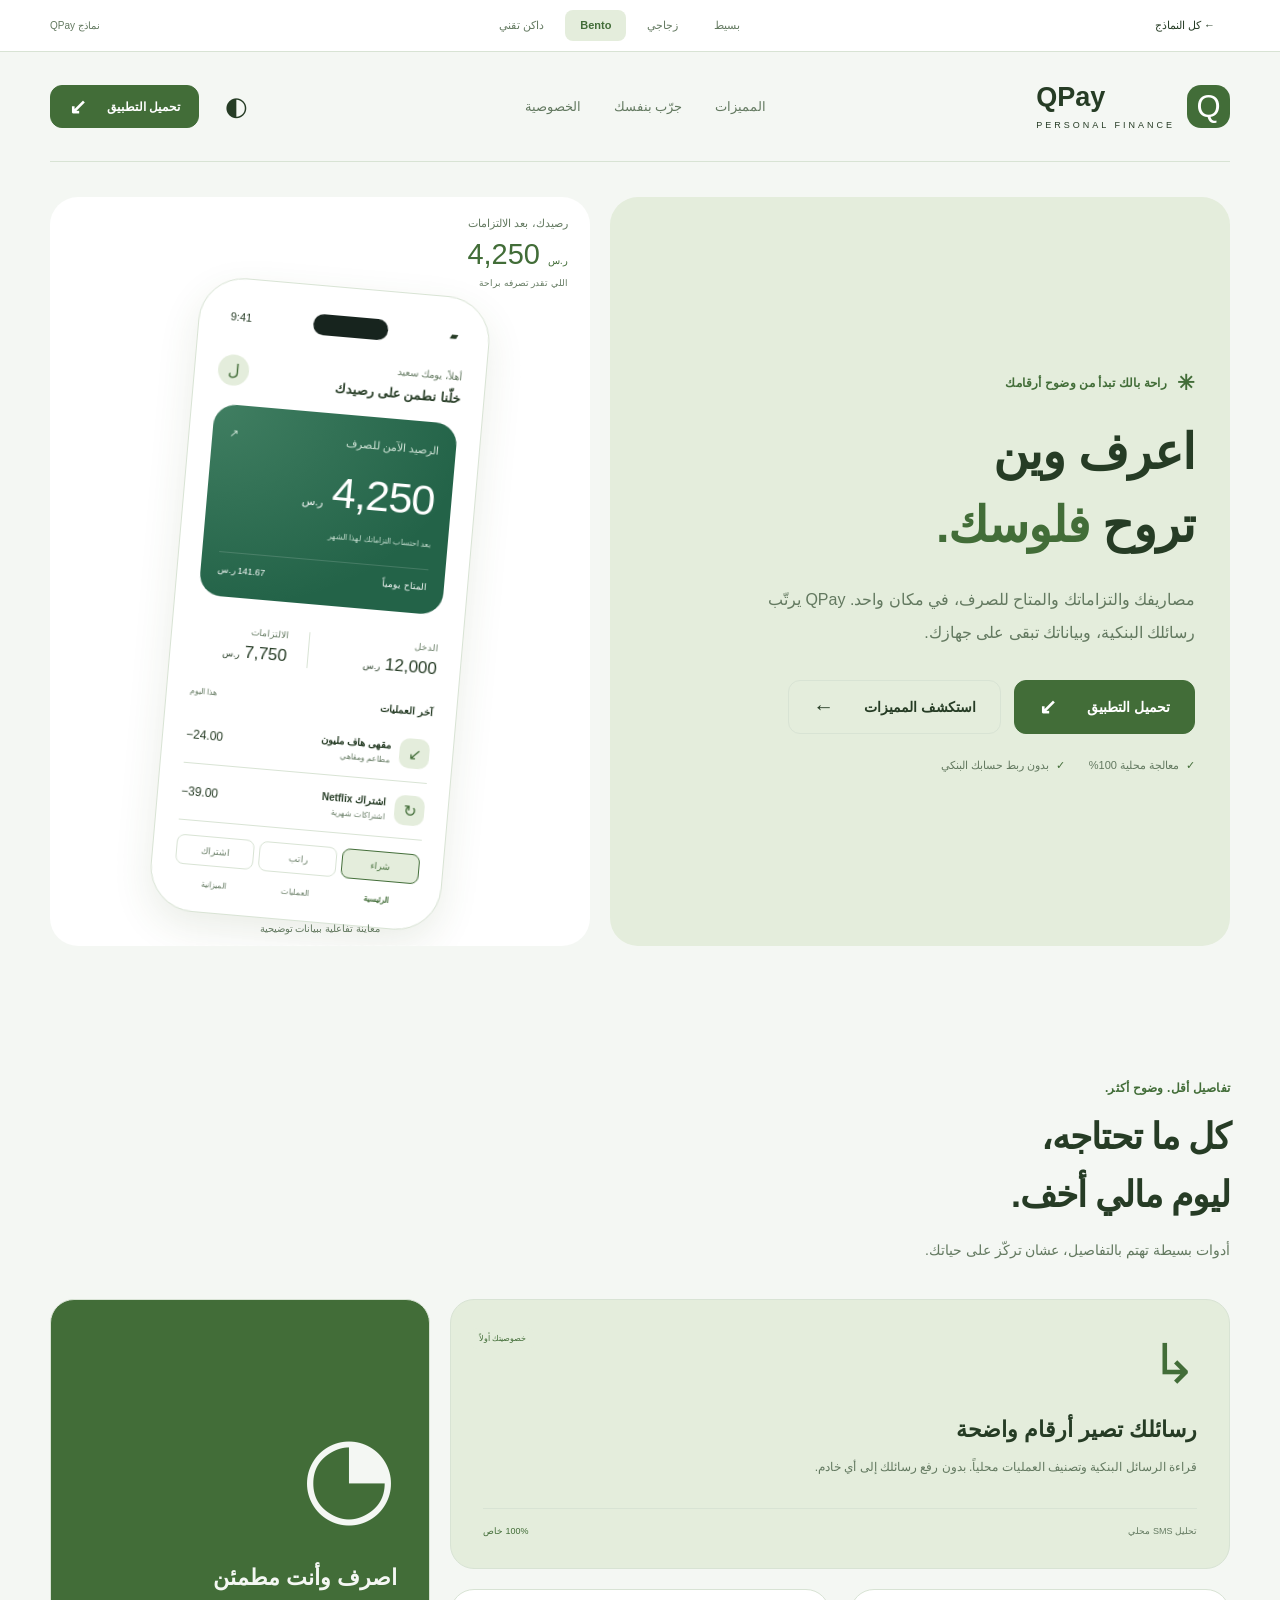
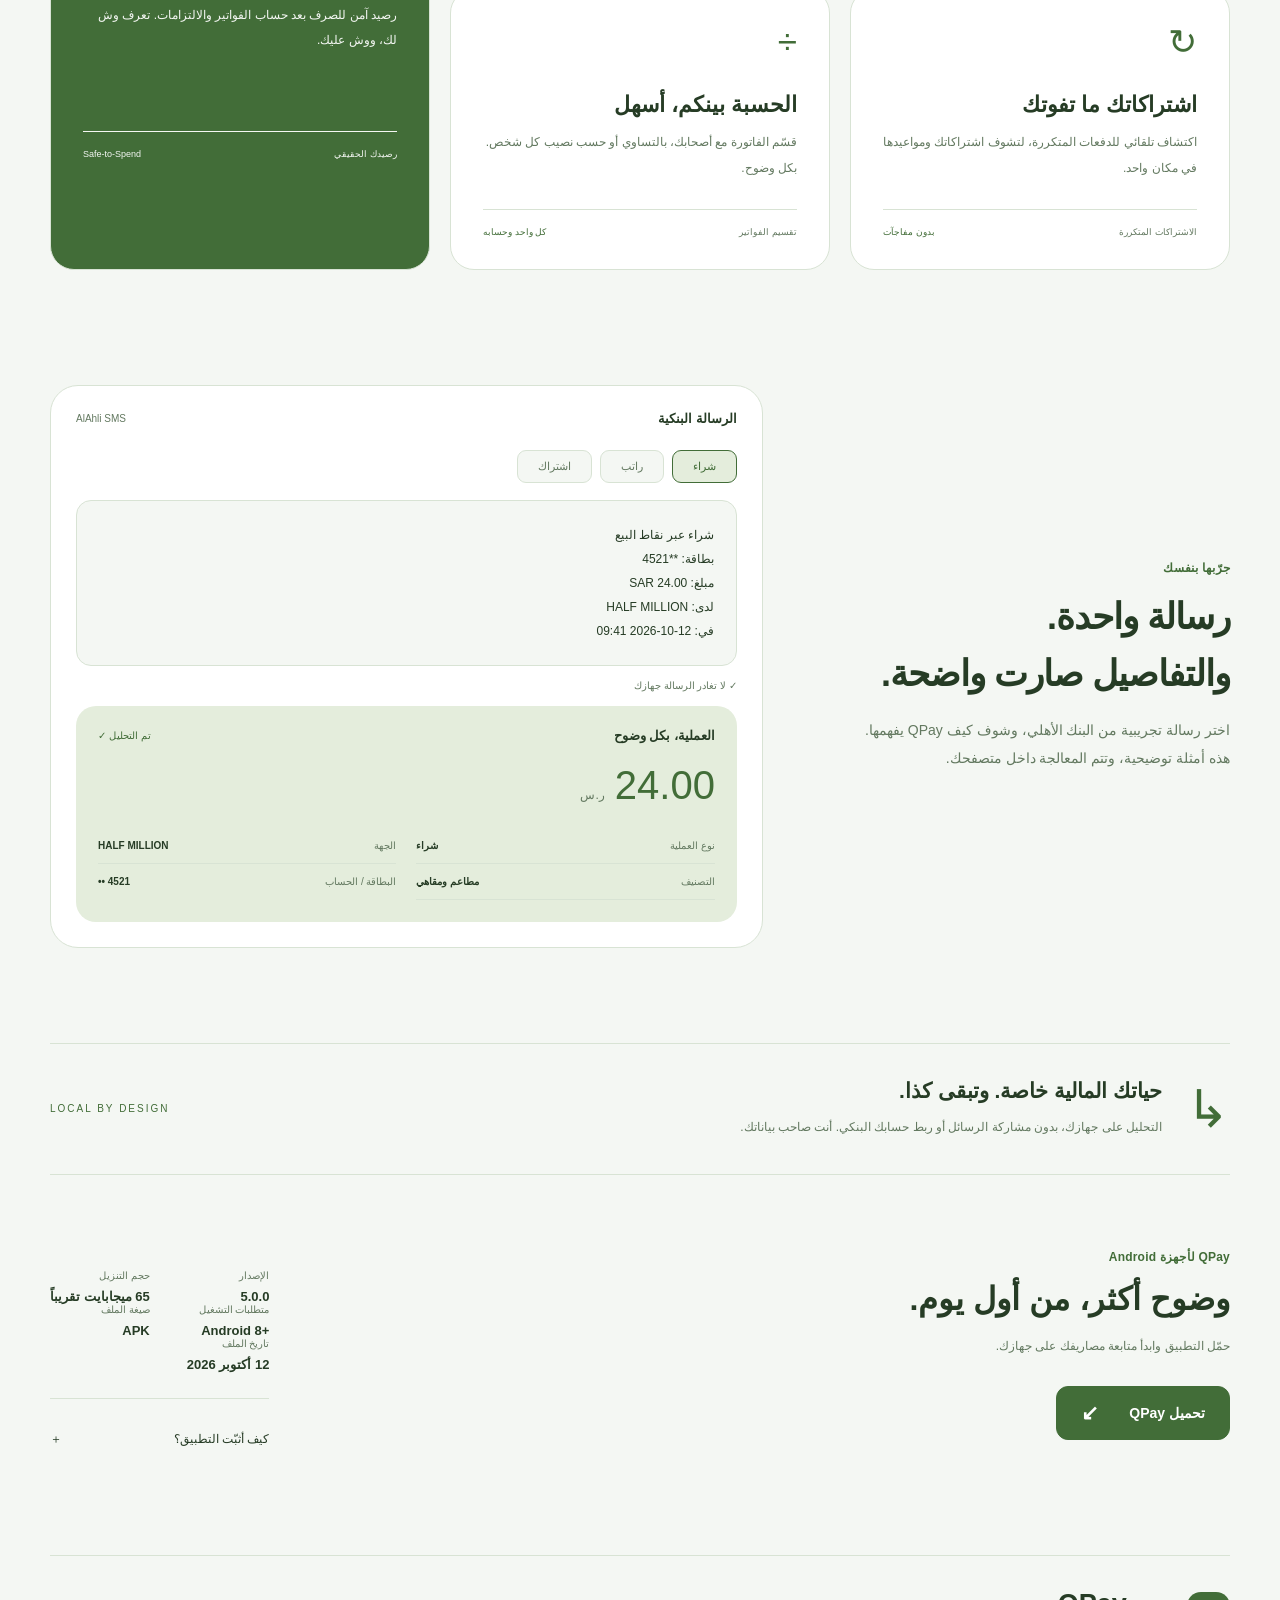
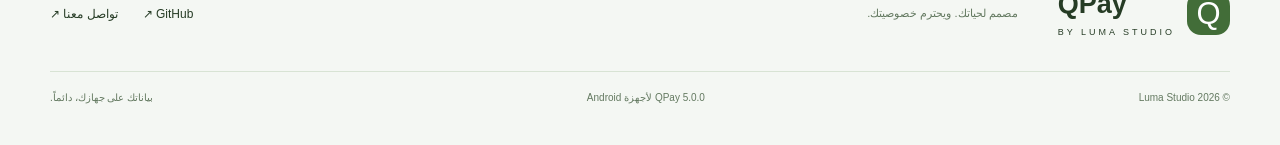
==== commit 3fd2a25e: "fix" ====
--- a/bento.html
+++ b/bento.html
@@ -1,16 +1,17 @@
 <!doctype html>
 <html lang="ar" dir="rtl" data-design="bento">
-<head><meta charset="UTF-8"><meta name="viewport" content="width=device-width, initial-scale=1"><meta name="theme-color" content="#f7f9f8"><meta name="description" content="لُما، إدارة مالية يومية بذكاء وبساطة. اكتشف الرصيد الآمن للصرف وحوّل رسائلك البنكية إلى صورة واضحة لمصاريفك، على جهازك."><title>لُما | النموذج Bento</title><script src="design-init.js"></script><link rel="stylesheet" href="styles.css"><link rel="stylesheet" href="designs.css"><script src="app.js" defer></script></head>
-<body><aside class="design-switcher" aria-label="اختيار نموذج التصميم"><a class="all-models" href="models.html">← كل النماذج</a><div><a data-design-link="minimal" href="minimal.html">بسيط</a><a data-design-link="glass" href="glass.html">زجاجي</a><a data-design-link="bento" href="bento.html">Bento</a><a data-design-link="tech" href="tech.html">داكن تقني</a></div><span class="design-label">نماذج لُما</span></aside>
+<head><meta charset="UTF-8"><meta name="viewport" content="width=device-width, initial-scale=1"><meta name="theme-color" content="#f7f9f8"><meta name="description" content="QPay، اعرف وين تروح فلوسك. اكتشف الرصيد الآمن للصرف وحوّل رسائلك البنكية إلى صورة واضحة لمصاريفك، على جهازك."><title>QPay | النموذج Bento</title><script src="design-init.js"></script><link rel="stylesheet" href="styles.css"><link rel="stylesheet" href="designs.css"><script src="app.js" defer></script></head>
+<body><aside class="design-switcher" aria-label="اختيار نموذج التصميم"><a class="all-models" href="models.html">← كل النماذج</a><div><a data-design-link="minimal" href="minimal.html">بسيط</a><a data-design-link="glass" href="glass.html">زجاجي</a><a data-design-link="bento" href="bento.html">Bento</a><a data-design-link="tech" href="tech.html">داكن تقني</a></div><span class="design-label">نماذج QPay</span></aside>
 <a class="skip" href="#main">انتقل للمحتوى</a>
-<header class="nav wrap"><a class="brand" href="#" aria-label="لُما، الرئيسية"><span class="brandmark">ل</span><strong>لُما<span>LUMA</span></strong></a><nav aria-label="التنقل الرئيسي"><a href="#features">المميزات</a><a href="#simulator">جرّب بنفسك</a><a href="#privacy">الخصوصية</a></nav><div class="nav-actions"><button id="theme" class="theme" aria-label="تغيير مظهر الصفحة">◐</button><a class="button small" href="QPay.apk" download="QPay.apk">تحميل التطبيق <span aria-hidden="true">↙</span></a></div></header>
+<header class="nav wrap"><a class="brand" href="#" aria-label="QPay، الرئيسية"><span class="brandmark" aria-hidden="true">Q</span><strong dir="ltr">QPay<span>PERSONAL FINANCE</span></strong></a><nav aria-label="التنقل الرئيسي"><a href="#features">المميزات</a><a href="#simulator">جرّب بنفسك</a><a href="#privacy">الخصوصية</a></nav><div class="nav-actions"><button id="theme" class="theme" aria-label="تغيير مظهر الصفحة">◐</button><a class="button small" href="QPay.apk" download="QPay.apk">تحميل التطبيق <span aria-hidden="true">↙</span></a></div></header>
 <main id="main">
-<section class="hero wrap"><div class="hero-copy"><div class="eyebrow"><span class="tiny-mark">✳</span> راحة بالك تبدأ من وضوح أرقامك</div><h1>إدارة مالية يومية<br>بذكاء <span>وبساطة.</span></h1><p>اعرف كم تقدر تصرف، وخلّ الباقي علينا. لُما يرتّب رسائلك البنكية ويحسب رصيدك الآمن للصرف، وبياناتك تبقى على جهازك.</p><div class="hero-actions"><a class="button" href="QPay.apk" download="QPay.apk">تحميل التطبيق <span aria-hidden="true">↙</span></a><a class="button secondary" href="#features">استكشف المميزات <span aria-hidden="true">←</span></a></div><div class="trust"><span>معالجة محلية 100%</span><span>بدون ربط حسابك البنكي</span></div></div>
+<section class="hero wrap"><div class="hero-copy"><div class="eyebrow"><span class="tiny-mark">✳</span> راحة بالك تبدأ من وضوح أرقامك</div><h1>اعرف وين<br> تروح <span>فلوسك.</span></h1><p>مصاريفك والتزاماتك والمتاح للصرف، في مكان واحد. QPay يرتّب رسائلك البنكية، وبياناتك تبقى على جهازك.</p><div class="hero-actions"><a class="button" href="QPay.apk" download="QPay.apk">تحميل التطبيق <span aria-hidden="true">↙</span></a><a class="button secondary" href="#features">استكشف المميزات <span aria-hidden="true">←</span></a></div><div class="trust"><span>معالجة محلية 100%</span><span>بدون ربط حسابك البنكي</span></div></div>
 <div class="preview-stage"><div class="bento-summary"><span>رصيدك، بعد الالتزامات</span><strong dir="ltr">4,250 <small>ر.س</small></strong><p>اللي تقدر تصرفه براحة</p></div><div class="orbit orbit-one"></div><div class="orbit orbit-two"></div><div class="floating-note"><span class="note-symbol">✓</span><div>كل شيء تحت السيطرة<small>مساحة أكبر لراحة بالك</small></div></div><div class="phone" aria-label="معاينة تفاعلية ببيانات توضيحية"><div class="phone-top" dir="ltr"><span>9:41</span><div class="island"></div><span>▰</span></div><div class="app-head"><div><small>أهلاً، يومك سعيد</small><strong>خلّنا نطمن على رصيدك</strong></div><span class="avatar">ل</span></div><div class="balance"><div class="balance-label">الرصيد الآمن للصرف <span>↗</span></div><div class="amount"><b id="preview-balance">4,250</b><span>ر.س</span></div><small>بعد احتساب التزاماتك لهذا الشهر</small><div class="balance-rule"></div><div class="balance-bottom"><span>المتاح يومياً</span><strong>141.67 ر.س</strong></div></div><div class="app-totals"><div><small>الدخل</small><strong>12,000 <em>ر.س</em></strong></div><div><small>الالتزامات</small><strong>7,750 <em>ر.س</em></strong></div></div><div class="transactions-title"><strong>آخر العمليات</strong><span>هذا اليوم</span></div><div class="transaction"><span class="transaction-icon">↙</span><div><strong id="preview-merchant">مقهى هاف مليون</strong><small id="preview-category">مطاعم ومقاهي</small></div><b id="preview-amount" dir="ltr">−24.00</b></div><div class="transaction"><span class="transaction-icon">↻</span><div><strong>اشتراك Netflix</strong><small>اشتراكات شهرية</small></div><b dir="ltr">−39.00</b></div><div class="preview-controls" role="group" aria-label="جرّب عملية في المعاينة"><button data-preview-sample="purchase">شراء</button><button data-preview-sample="salary">راتب</button><button data-preview-sample="subscription">اشتراك</button></div><div class="app-bottom"><span class="current">الرئيسية</span><span>العمليات</span><span>الميزانية</span></div></div><div class="privacy-note"><span>↳</span><div>بياناتك لك وحدك<small>على جهازك. دائماً.</small></div></div><span class="preview-caption">معاينة تفاعلية ببيانات توضيحية</span></div></section>
 <section class="features wrap" id="features"><div class="section-head"><div class="eyebrow">تفاصيل أقل. وضوح أكثر.</div><h2>كل ما تحتاجه،<br>ليوم مالي أخف.</h2><p>أدوات بسيطة تهتم بالتفاصيل، عشان تركّز على حياتك.</p></div><div class="feature-grid"><article class="feature-card"><span class="feature-symbol">↳</span><span class="feature-tag">خصوصيتك أولاً</span><h3>رسائلك تصير أرقام واضحة</h3><p>قراءة الرسائل البنكية وتصنيف العمليات محلياً. بدون رفع رسائلك إلى أي خادم.</p><div class="card-bottom">تحليل SMS محلي <span>100% خاص</span></div></article><article class="feature-card"><span class="feature-symbol">◔</span><h3>اصرف وأنت مطمئن</h3><p>رصيد آمن للصرف بعد حساب الفواتير والالتزامات. تعرف وش لك، ووش عليك.</p><div class="card-bottom" dir="ltr">Safe-to-Spend <span>رصيدك الحقيقي</span></div></article><article class="feature-card"><span class="feature-symbol">↻</span><h3>اشتراكاتك ما تفوتك</h3><p>اكتشاف تلقائي للدفعات المتكررة، لتشوف اشتراكاتك ومواعيدها في مكان واحد.</p><div class="card-bottom">الاشتراكات المتكررة <span>بدون مفاجآت</span></div></article><article class="feature-card"><span class="feature-symbol">÷</span><h3>الحسبة بينكم، أسهل</h3><p>قسّم الفاتورة مع أصحابك، بالتساوي أو حسب نصيب كل شخص. بكل وضوح.</p><div class="card-bottom">تقسيم الفواتير <span>كل واحد وحسابه</span></div></article></div></section>
-<section id="simulator" class="sim-section wrap"><div class="section-head"><div class="eyebrow">جرّبها بنفسك</div><h2>رسالة واحدة.<br>والتفاصيل صارت واضحة.</h2><p>اختر رسالة تجريبية من البنك الأهلي، وشوف كيف لُما يفهمها.<br>هذه أمثلة توضيحية، وتتم المعالجة داخل متصفحك.</p></div><div class="simulator"><div class="sms-panel"><div class="panel-heading"><strong>الرسالة البنكية</strong><span dir="ltr">AlAhli SMS</span></div><div class="sample-tabs" role="group" aria-label="نوع الرسالة"><button data-sample="purchase" aria-pressed="true" class="selected">شراء</button><button data-sample="salary" aria-pressed="false">راتب</button><button data-sample="subscription" aria-pressed="false">اشتراك</button></div><blockquote id="sms-text"></blockquote><div class="local-status">✓ لا تغادر الرسالة جهازك</div></div><div class="parse-connector" aria-hidden="true">←</div><div class="result-panel" aria-live="polite" aria-atomic="true"><div class="panel-heading"><strong>العملية، بكل وضوح</strong><span class="success">تم التحليل ✓</span></div><div class="result-amount"><b id="result-amount"></b><span>ر.س</span></div><dl><div><dt>نوع العملية</dt><dd id="result-type"></dd></div><div><dt>الجهة</dt><dd id="result-merchant"></dd></div><div><dt>التصنيف</dt><dd id="result-category"></dd></div><div><dt>البطاقة / الحساب</dt><dd id="result-card" dir="ltr"></dd></div></dl></div></div></section>
+<section id="simulator" class="sim-section wrap"><div class="section-head"><div class="eyebrow">جرّبها بنفسك</div><h2>رسالة واحدة.<br>والتفاصيل صارت واضحة.</h2><p>اختر رسالة تجريبية من البنك الأهلي، وشوف كيف QPay يفهمها.<br>هذه أمثلة توضيحية، وتتم المعالجة داخل متصفحك.</p></div><div class="simulator"><div class="sms-panel"><div class="panel-heading"><strong>الرسالة البنكية</strong><span dir="ltr">AlAhli SMS</span></div><div class="sample-tabs" role="group" aria-label="نوع الرسالة"><button data-sample="purchase" aria-pressed="true" class="selected">شراء</button><button data-sample="salary" aria-pressed="false">راتب</button><button data-sample="subscription" aria-pressed="false">اشتراك</button></div><blockquote id="sms-text"></blockquote><div class="local-status">✓ لا تغادر الرسالة جهازك</div></div><div class="parse-connector" aria-hidden="true">←</div><div class="result-panel" aria-live="polite" aria-atomic="true"><div class="panel-heading"><strong>العملية، بكل وضوح</strong><span class="success">تم التحليل ✓</span></div><div class="result-amount"><b id="result-amount"></b><span>ر.س</span></div><dl><div><dt>نوع العملية</dt><dd id="result-type"></dd></div><div><dt>الجهة</dt><dd id="result-merchant"></dd></div><div><dt>التصنيف</dt><dd id="result-category"></dd></div><div><dt>البطاقة / الحساب</dt><dd id="result-card" dir="ltr"></dd></div></dl></div></div></section>
 <section id="privacy" class="privacy wrap"><span class="privacy-emblem">↳</span><div><h2>حياتك المالية خاصة. وتبقى كذا.</h2><p>التحليل على جهازك، بدون مشاركة الرسائل أو ربط حسابك البنكي. أنت صاحب بياناتك.</p></div><span class="privacy-label">LOCAL BY DESIGN</span></section>
-<section id="download" class="download wrap"><div><div class="eyebrow">ابدأ براحة بال</div><h2>يومك المالي يستاهل الوضوح.</h2><p>متاح لأجهزة Android بصيغة APK. حجم التنزيل 62 ميجابايت تقريباً.</p></div><a class="button" id="download-button" href="QPay.apk" download="QPay.apk">تحميل التطبيق <span aria-hidden="true">↙</span></a><p id="download-status" class="download-status" role="status"></p></section>
-</main><footer class="wrap"><div class="footer-top"><a class="brand" href="#"><span class="brandmark">ل</span><strong>لُما<span>BY LUMA STUDIO</span></strong></a><p>مصمم لحياتك. ويحترم خصوصيتك.</p><div class="footer-links"><button id="github-info">GitHub ↗</button><button id="contact-info">تواصل معنا ↗</button></div></div><div class="footer-bottom"><span>© 2026 Luma Studio</span><span>نسخة Android متاحة للتحميل</span><span>بياناتك على جهازك، دائماً.</span></div><p id="footer-status" role="status"></p></footer>
+<section id="download" class="download wrap"><div class="download-intro"><div class="eyebrow">QPay لأجهزة Android</div><h2>وضوح أكثر، من أول يوم.</h2><p>حمّل التطبيق وابدأ متابعة مصاريفك على جهازك.</p><a class="button" id="download-button" href="QPay.apk" download="QPay.apk">تحميل QPay <span aria-hidden="true">↙</span></a><p id="download-status" class="download-status" role="status"></p></div><div class="release-info"><dl class="release-meta"><div><dt>الإصدار</dt><dd><bdi>5.0.0</bdi></dd></div><div><dt>حجم التنزيل</dt><dd>65 ميجابايت تقريباً</dd></div><div><dt>متطلبات التشغيل</dt><dd><bdi>Android 8+</bdi></dd></div><div><dt>صيغة الملف</dt><dd><bdi>APK</bdi></dd></div><div><dt>تاريخ الملف</dt><dd>12 أكتوبر 2026</dd></div></dl><details class="install-guide"><summary>كيف أثبّت التطبيق؟ <span aria-hidden="true">＋</span></summary><ol><li>اضغط «تحميل QPay» وانتظر اكتمال التنزيل.</li><li>افتح ملف <bdi>QPay.apk</bdi> من تنزيلات جهاز Android.</li><li>إذا طلب Android إذن التثبيت من المتصفح أو مدير الملفات، فعّله لهذا المصدر ثم أكمل التثبيت.</li></ol><p>يمكنك إلغاء إذن التثبيت من هذا المصدر بعد الانتهاء. على الكمبيوتر، انقل الملف إلى جهاز Android أولاً.</p></details></div></section>
+</main><footer class="wrap"><div class="footer-top"><a class="brand" href="#"><span class="brandmark" aria-hidden="true">Q</span><strong dir="ltr">QPay<span>BY LUMA STUDIO</span></strong></a><p>مصمم لحياتك. ويحترم خصوصيتك.</p><div class="footer-links"><button id="github-info">GitHub ↗</button><button id="contact-info">تواصل معنا ↗</button></div></div><div class="footer-bottom"><span>© 2026 Luma Studio</span><span>QPay 5.0.0 لأجهزة Android</span><span>بياناتك على جهازك، دائماً.</span></div><p id="footer-status" role="status"></p></footer>
 </body></html>
 
+
--- a/designs.css
+++ b/designs.css
@@ -139,3 +139,22 @@
 @media(max-width:1050px){[data-design=glass] .hero{gap:30px}[data-design=glass] .orbit-one{width:360px;height:360px}[data-design=glass] .floating-note{right:0;font-size:10px}[data-design=glass] .privacy-note{left:0;font-size:10px}}
 @media(max-width:767px){[data-design=glass] .nav{border-radius:999px;padding-inline:14px}[data-design=glass] h1{font-size:clamp(32px,8.8vw,45px);line-height:1.5;letter-spacing:-1px}[data-design=glass] .hero-copy>p{font-size:13px}[data-design=glass] .hero{gap:20px}[data-design=glass] .floating-note{top:45px;padding:12px 16px}[data-design=glass] .privacy-note{bottom:58px;padding:12px 16px}[data-design=glass] .phone.real-screenshot{transform:rotate(-2deg)}[data-design=glass] .privacy-emblem{width:52px;height:52px;font-size:30px}}
 @media(prefers-reduced-transparency:reduce){[data-design=glass] :is(.floating-note,.privacy-note){background:var(--content);backdrop-filter:none}}
+/* QPay wordmark and a complete Android download surface. */
+[data-design=glass] .brand strong{font-family:"Segoe UI",Arial,sans-serif;font-size:25px;letter-spacing:-.6px}
+[data-design=glass] .brand strong span{font-size:8px;letter-spacing:1.6px;color:var(--muted)}
+[data-design=glass] .brandmark{font:bold 23px "Segoe UI",Arial,sans-serif}
+[data-design=glass] .orbit{display:none}
+[data-design=glass] .hero-copy{max-width:480px}
+[data-design=glass] .hero h1{font-size:clamp(44px,5.8vw,78px);line-height:1.35;margin-block:24px}
+[data-design=glass] .hero-copy>p{max-width:400px}
+[data-design=glass] .floating-note{top:76px}
+[data-design=glass] .phone.real-screenshot{width:305px}
+[data-design=glass] .download{display:grid;grid-template-columns:1fr 1fr;align-items:start;gap:55px;padding:45px;margin-block:55px}
+.download-intro>p{line-height:2}.download-intro .button{margin-top:16px}.download .download-status{position:static;margin:16px 0 0;min-height:24px;line-height:1.8;color:var(--muted)}
+.release-meta{display:grid;grid-template-columns:1fr 1fr;gap:22px 24px;margin:0}
+.release-meta>div{display:block;padding:0;border:none;font-size:12px}.release-meta dt{margin-bottom:8px;font-size:10px;color:var(--muted)}.release-meta dd{margin:0;font-size:13px;color:var(--text);font-weight:600}
+.install-guide{margin-top:26px;border-top:1px solid var(--line);padding-top:20px;font-size:12px}
+.install-guide summary{cursor:pointer;display:flex;align-items:center;justify-content:space-between;gap:20px;list-style:none;color:var(--text);min-height:40px}
+.install-guide summary::-webkit-details-marker{display:none}.install-guide summary:focus-visible{outline:2px solid var(--accent);outline-offset:4px;border-radius:6px}.install-guide[open] summary span{transform:rotate(45deg)}
+.install-guide ol{padding-right:20px;line-height:2.2;color:var(--muted)}.install-guide li{padding-right:5px;margin-bottom:10px}.install-guide>p{color:var(--muted);font-size:11px;line-height:2;margin-bottom:0}
+@media(max-width:767px){[data-design=glass] .hero h1{font-size:clamp(44px,12vw,58px);letter-spacing:-1.4px;line-height:1.35}[data-design=glass] .brand strong{font-size:22px}[data-design=glass] .brand strong span{font-size:7px;letter-spacing:1px}[data-design=glass] .phone.real-screenshot{width:min(285px,calc(100% - 36px))}[data-design=glass] .preview-stage{min-height:630px}[data-design=glass] .download{grid-template-columns:1fr;padding:28px 22px;gap:30px}[data-design=glass] .download h2{font-size:27px;line-height:1.5}.release-info{border-top:1px solid var(--line);padding-top:25px}.release-meta{gap:22px 16px}.release-meta dd{font-size:12px}}
